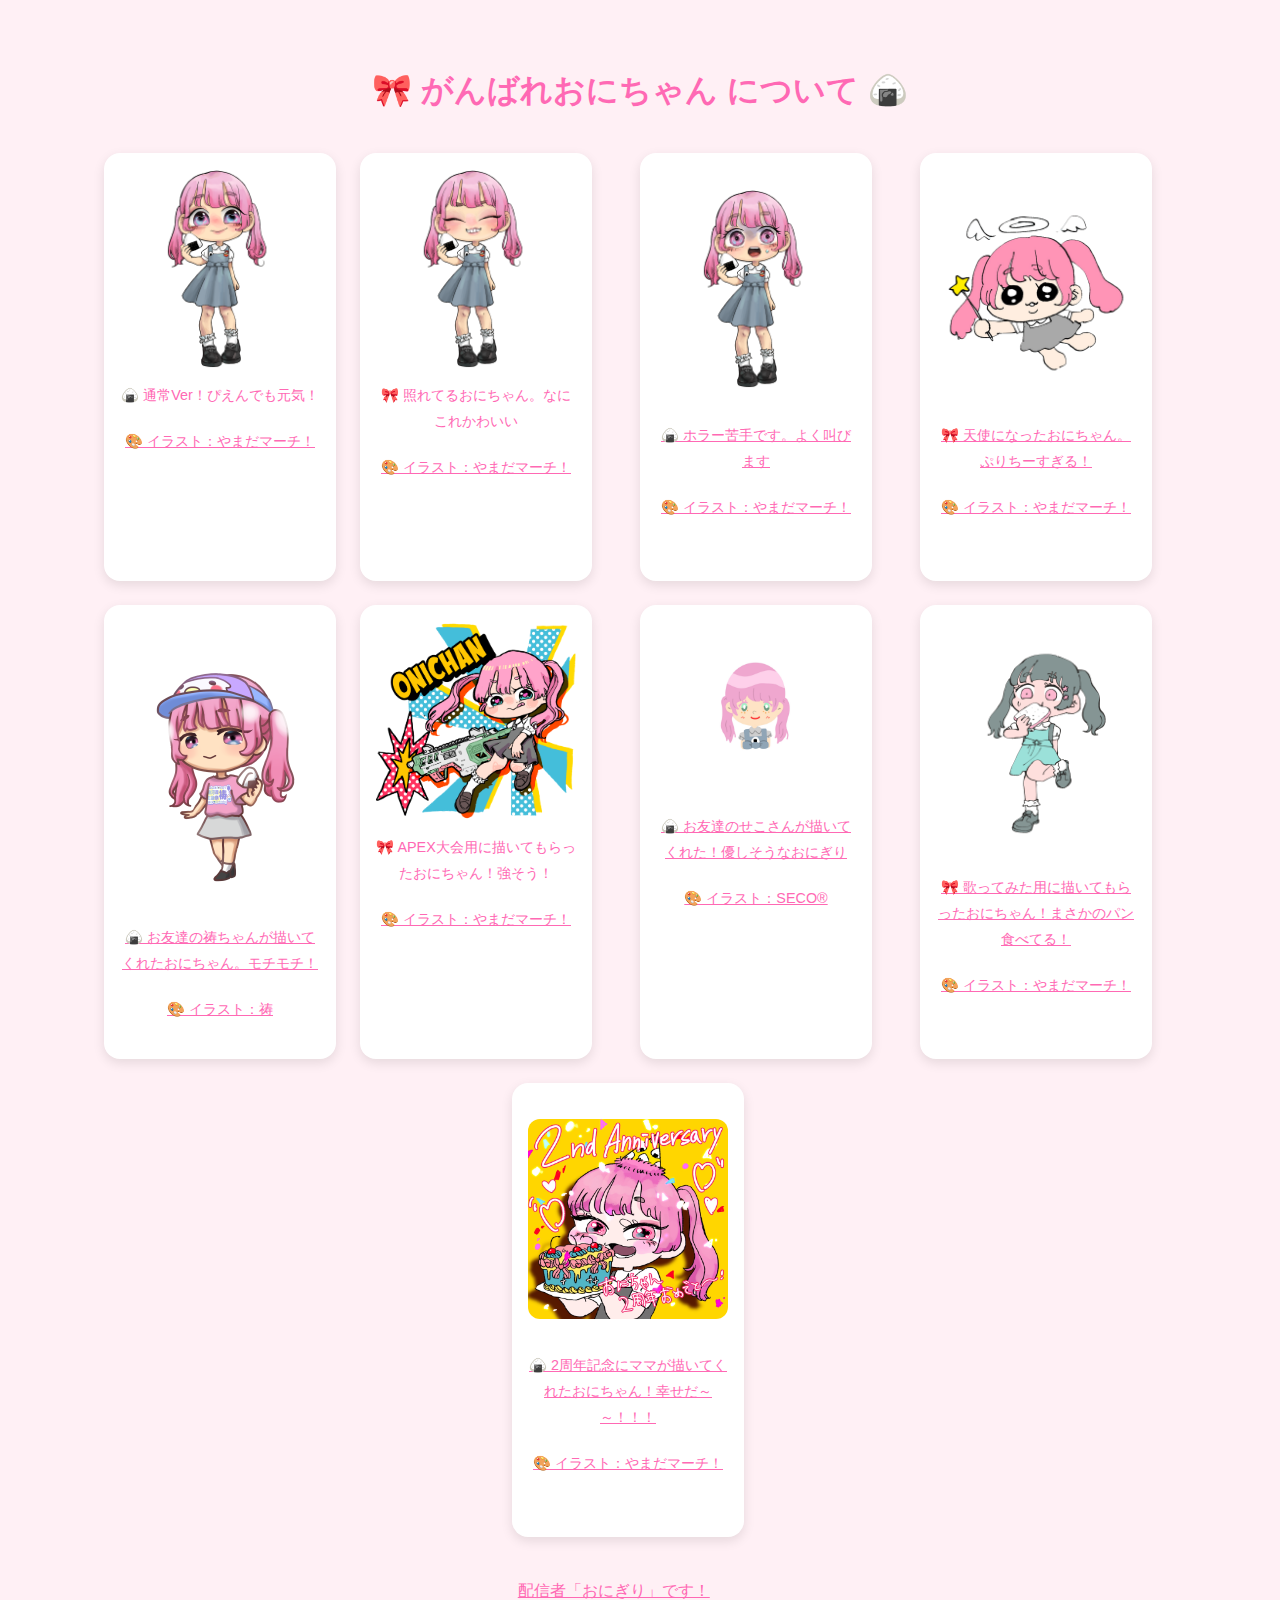
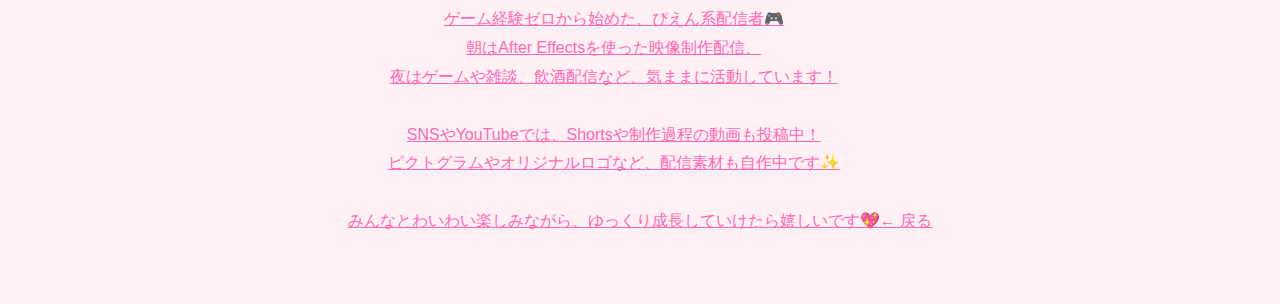
==== about.html @ 2795280d "Update about.html" ====
<!DOCTYPE html>
<html lang="ja">
<head>
  <meta charset="UTF-8">
  <title>がんばれおにちゃんの自己紹介</title>
  <style>
    body {
      background-color: #fff0f5;
      font-family: 'Helvetica Neue', sans-serif;
      text-align: center;
      padding: 40px;
    }
    h1 {
      font-size: 2rem;
      color: #ff69b4;
    }
    p {
      max-width: 600px;
      margin: 20px auto;
      line-height: 1.8;
    }
    a {
      display: inline-block;
      margin-top: 20px;
      color: #ff69b4;
      text-decoration: underline;
    }
    .gallery {
  display: flex;
  flex-wrap: wrap;
  justify-content: center;
  gap: 24px;
  margin-top: 40px;
}
.card {
  background: #fff;
  border-radius: 16px;
  box-shadow: 0 4px 12px rgba(0,0,0,0.1);
  padding: 16px;
  width: 200px;
}
.card img {
  width: 100%;
  border-radius: 12px;
}
.card p {
  margin-top: 10px;
  font-size: 0.9rem;
  color: #ff69b4;
}

  </style>
</head>
<body>
  <h1>🎀 がんばれおにちゃん について 🍙</h1>

  <div class="gallery">
    <div class="card">
      <img src="Oni01.png" alt="通常おにちゃん">
      <p>🍙 通常Ver！ぴえんでも元気！<br>
        <a href="https://x.com/ymd_merch" target="_blank">🎨 イラスト：やまだマーチ！</a></p>
    </div>
    <div class="card">
      <img src="Oni02.png" alt="おにちゃん照れ顔">
      <p>🎀 照れてるおにちゃん。なにこれかわいい<br>
        <a href="https://x.com/ymd_merch" target="_blank">🎨 イラスト：やまだマーチ！</p>
    </div>
    <div class="card">
      <img src="Oni03.png" alt="おにちゃん驚き顔">
      <p>🍙 ホラー苦手です。よく叫びます<br>
        <a href="https://x.com/ymd_merch" target="_blank">🎨 イラスト：やまだマーチ！</p>
    </div>
    <div class="card">
      <img src="Oni04.png" alt="天使おにちゃん">
      <p>🎀 天使になったおにちゃん。ぷりちーすぎる！<br>
        <a href="https://x.com/ymd_merch" target="_blank">🎨 イラスト：やまだマーチ！</p>
    </div>
    <div class="card">
      <img src="Oni05.png" alt="祷ちゃん作おにちゃん">
      <p>🍙 お友達の祷ちゃんが描いてくれたおにちゃん。モチモチ！<br>
        <a href="https://x.com/inori_amabie" target="_blank">🎨 イラスト：祷</a></p>
    </div>
    <div class="card">
      <img src="Oni06.png" alt="戦うおにちゃん">
      <p>🎀 APEX大会用に描いてもらったおにちゃん！強そう！<br>
        <a href="https://x.com/ymd_merch" target="_blank">🎨 イラスト：やまだマーチ！</p>
    </div>
    <div class="card">
      <img src="Oni07.png" alt="戦うおにちゃん">
      <p>🍙 お友達のせこさんが描いてくれた！優しそうなおにぎり<br>
        <a href="https://x.com/Seeec0y_04" target="_blank">🎨 イラスト：SECO®︎</p>
    </div>
    <div class="card">
      <img src="Oni08.png" alt="きゅうくらりんおにちゃん">
      <p>🎀 歌ってみた用に描いてもらったおにちゃん！まさかのパン食べてる！<br>
        <a href="https://x.com/ymd_merch" target="_blank">🎨 イラスト：やまだマーチ！</p>
    </div>
    <div class="card">
      <img src="Oni09.png" alt="戦うおにちゃん">
      <p>🍙 2周年記念にママが描いてくれたおにちゃん！幸せだ～～！！！<br>
        <a href="https://x.com/ymd_merch" target="_blank">🎨 イラスト：やまだマーチ！</p>
    </div>
    <!-- もっと追加してOK！ -->
  </div>
  

  <p>
    配信者「おにぎり」です！<br>
    ゲーム経験ゼロから始めた、ぴえん系配信者🎮<br>
    朝はAfter Effectsを使った映像制作配信、<br>
    夜はゲームや雑談、飲酒配信など、気ままに活動しています！<br><br>

    SNSやYouTubeでは、Shortsや制作過程の動画も投稿中！<br>
    ピクトグラムやオリジナルロゴなど、配信素材も自作中です✨<br><br>

    みんなとわいわい楽しみながら、ゆっくり成長していけたら嬉しいです💖
  </p>
  <a href="index.html">← 戻る</a>
</body>
</html>
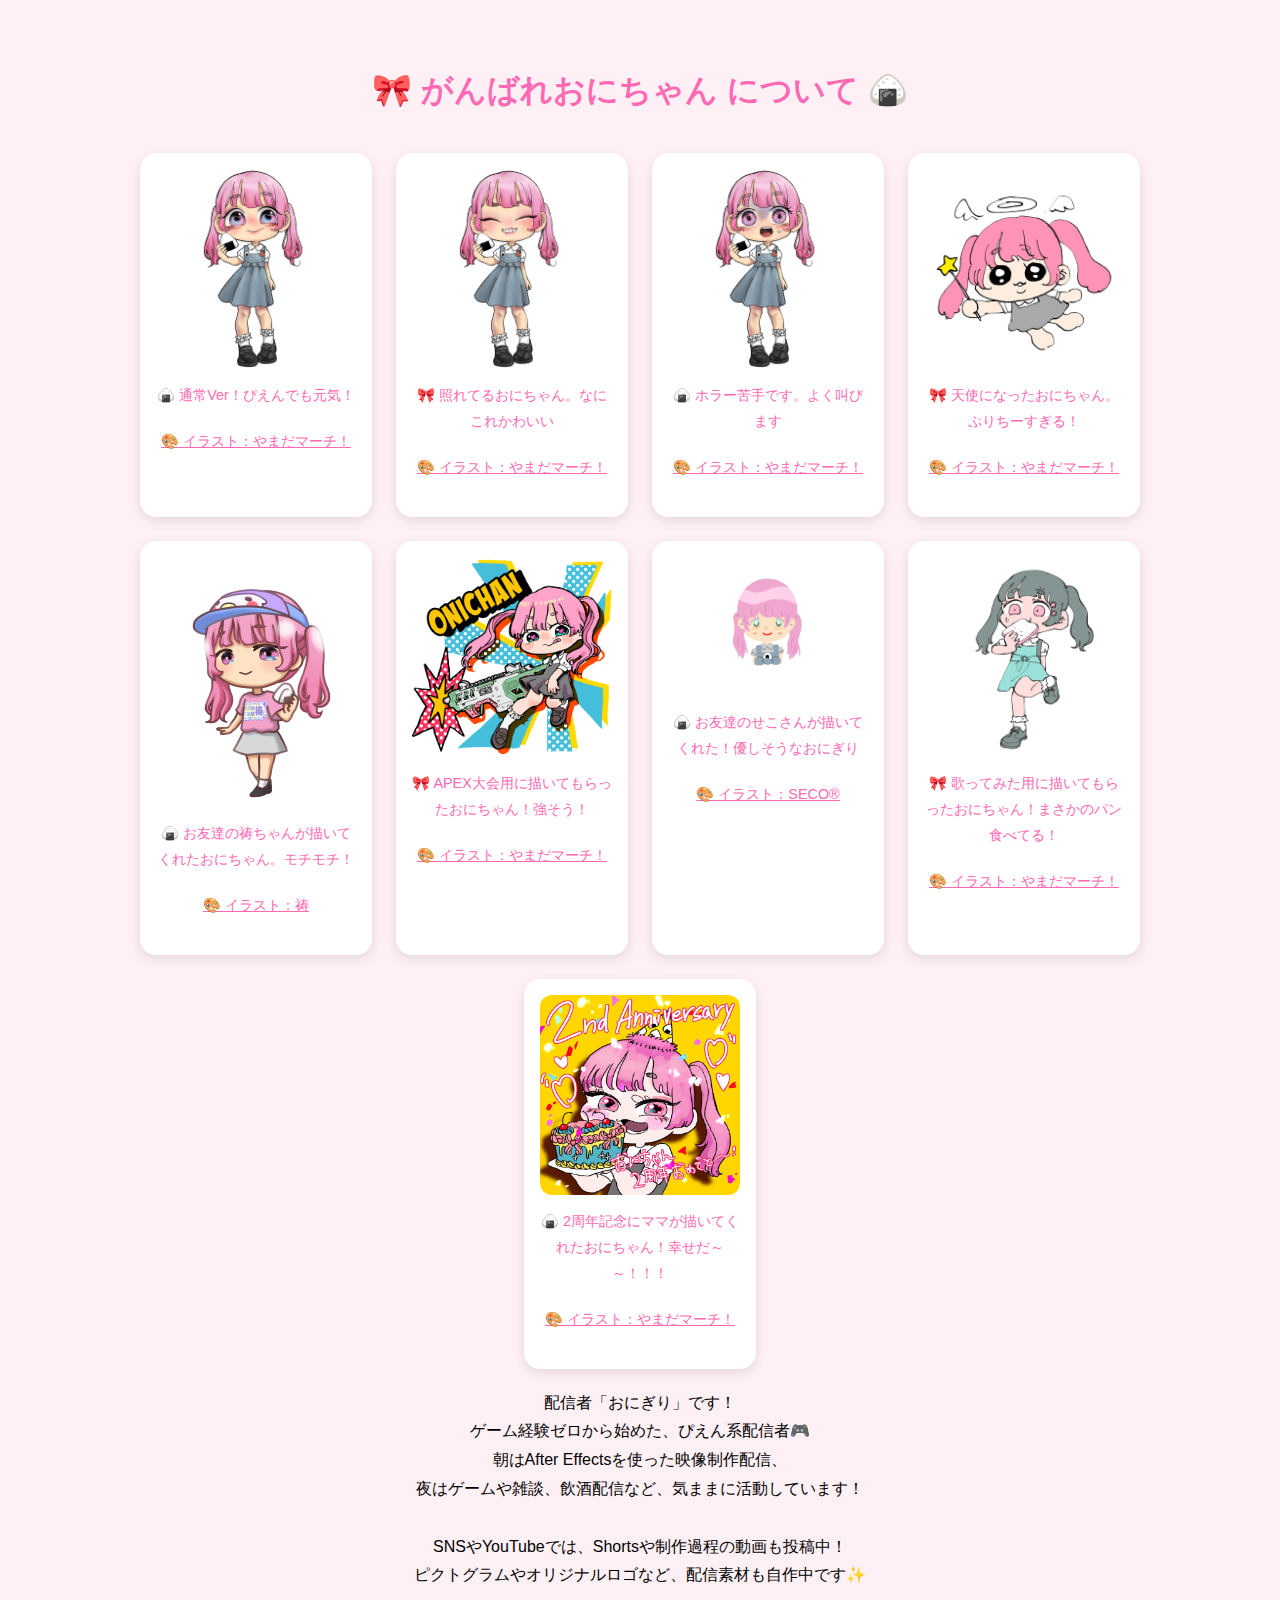
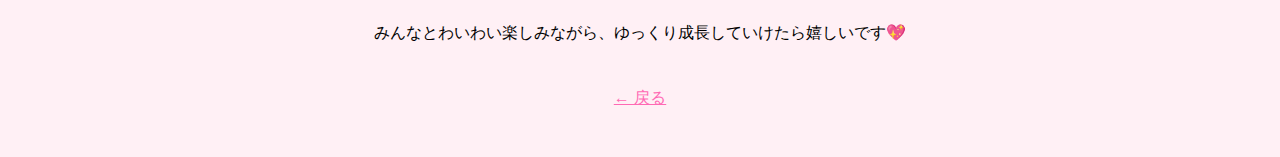
==== commit 2bfcfee7: "Update about.html" ====
--- a/about.html
+++ b/about.html
@@ -63,17 +63,17 @@
     <div class="card">
       <img src="Oni02.png" alt="おにちゃん照れ顔">
       <p>🎀 照れてるおにちゃん。なにこれかわいい<br>
-        <a href="https://x.com/ymd_merch" target="_blank">🎨 イラスト：やまだマーチ！</p>
+        <a href="https://x.com/ymd_merch" target="_blank">🎨 イラスト：やまだマーチ！</a></p>
     </div>
     <div class="card">
       <img src="Oni03.png" alt="おにちゃん驚き顔">
       <p>🍙 ホラー苦手です。よく叫びます<br>
-        <a href="https://x.com/ymd_merch" target="_blank">🎨 イラスト：やまだマーチ！</p>
+        <a href="https://x.com/ymd_merch" target="_blank">🎨 イラスト：やまだマーチ！</a></p>
     </div>
     <div class="card">
       <img src="Oni04.png" alt="天使おにちゃん">
       <p>🎀 天使になったおにちゃん。ぷりちーすぎる！<br>
-        <a href="https://x.com/ymd_merch" target="_blank">🎨 イラスト：やまだマーチ！</p>
+        <a href="https://x.com/ymd_merch" target="_blank">🎨 イラスト：やまだマーチ！</a></p>
     </div>
     <div class="card">
       <img src="Oni05.png" alt="祷ちゃん作おにちゃん">
@@ -83,22 +83,22 @@
     <div class="card">
       <img src="Oni06.png" alt="戦うおにちゃん">
       <p>🎀 APEX大会用に描いてもらったおにちゃん！強そう！<br>
-        <a href="https://x.com/ymd_merch" target="_blank">🎨 イラスト：やまだマーチ！</p>
+        <a href="https://x.com/ymd_merch" target="_blank">🎨 イラスト：やまだマーチ！</a></p>
     </div>
     <div class="card">
       <img src="Oni07.png" alt="戦うおにちゃん">
       <p>🍙 お友達のせこさんが描いてくれた！優しそうなおにぎり<br>
-        <a href="https://x.com/Seeec0y_04" target="_blank">🎨 イラスト：SECO®︎</p>
+        <a href="https://x.com/Seeec0y_04" target="_blank">🎨 イラスト：SECO®︎</a></p>
     </div>
     <div class="card">
       <img src="Oni08.png" alt="きゅうくらりんおにちゃん">
       <p>🎀 歌ってみた用に描いてもらったおにちゃん！まさかのパン食べてる！<br>
-        <a href="https://x.com/ymd_merch" target="_blank">🎨 イラスト：やまだマーチ！</p>
+        <a href="https://x.com/ymd_merch" target="_blank">🎨 イラスト：やまだマーチ！</a></p>
     </div>
     <div class="card">
       <img src="Oni09.png" alt="戦うおにちゃん">
       <p>🍙 2周年記念にママが描いてくれたおにちゃん！幸せだ～～！！！<br>
-        <a href="https://x.com/ymd_merch" target="_blank">🎨 イラスト：やまだマーチ！</p>
+        <a href="https://x.com/ymd_merch" target="_blank">🎨 イラスト：やまだマーチ！</a></p>
     </div>
     <!-- もっと追加してOK！ -->
   </div>
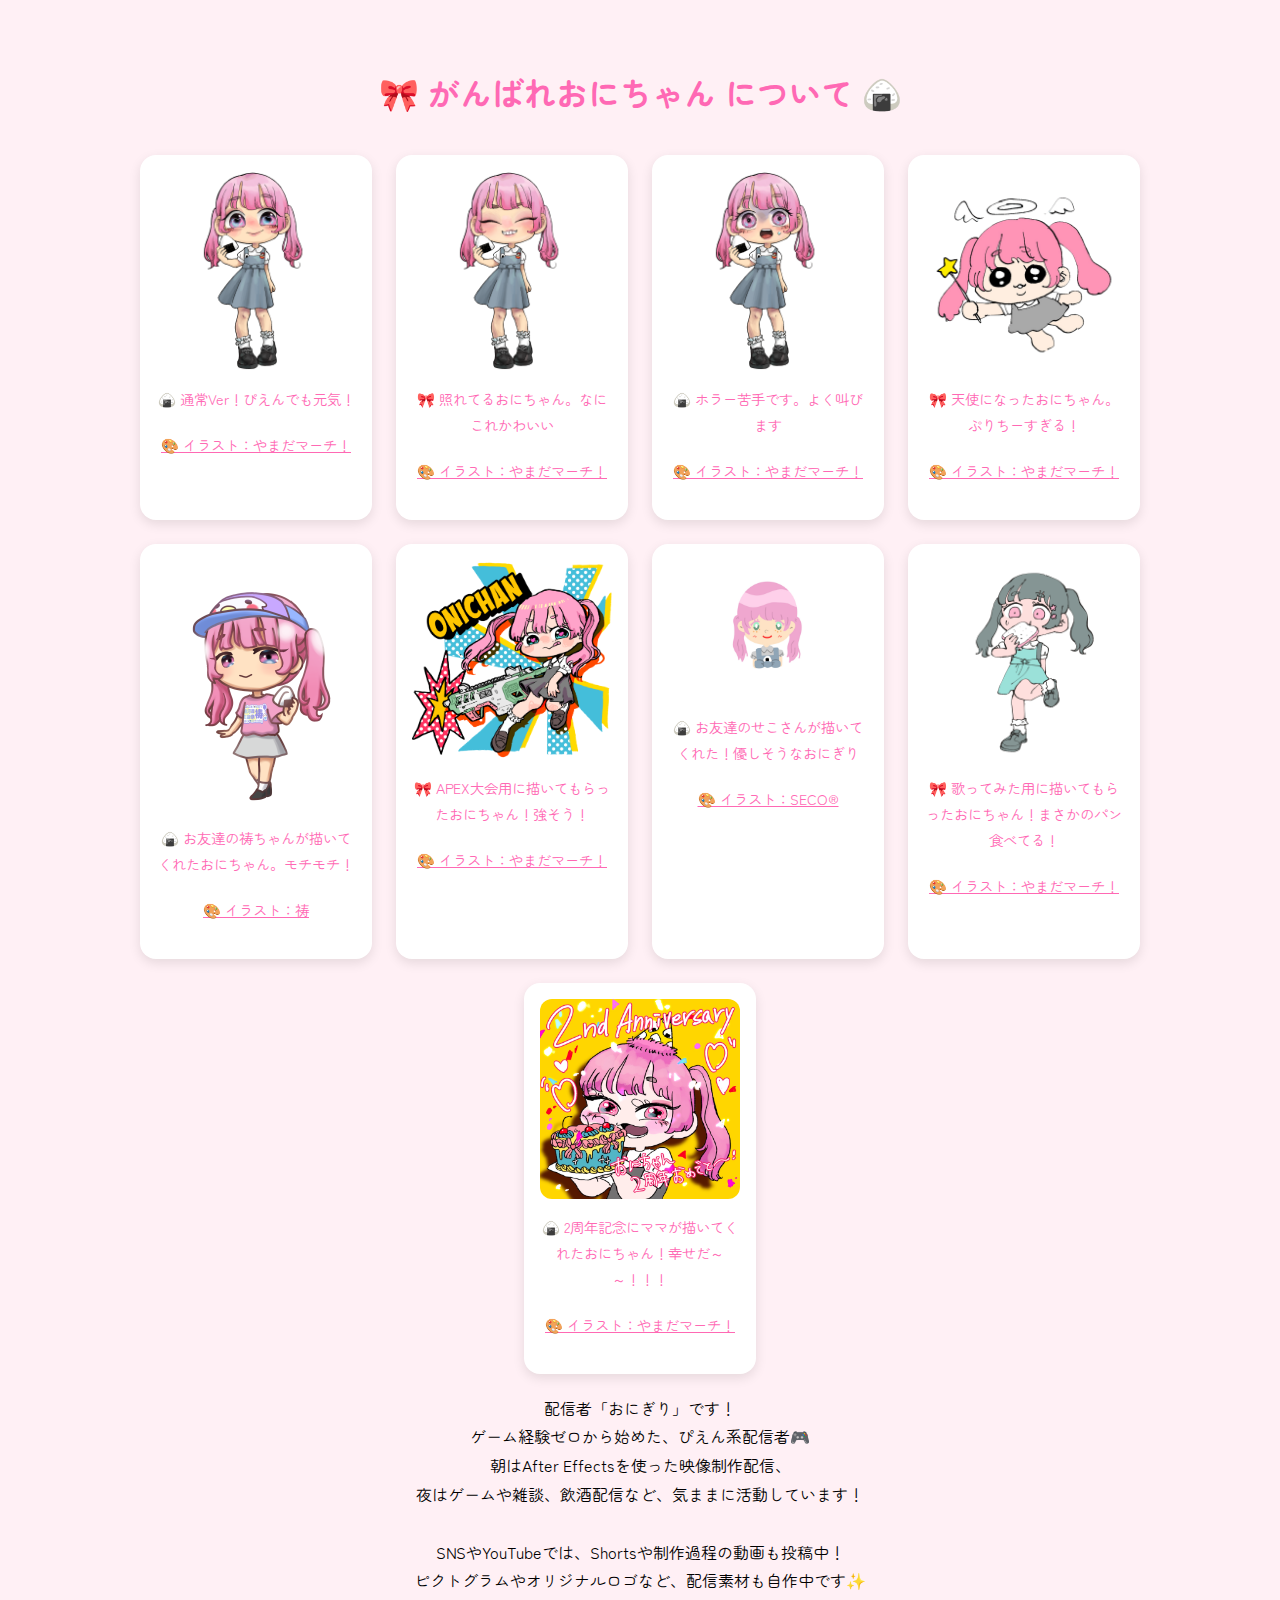
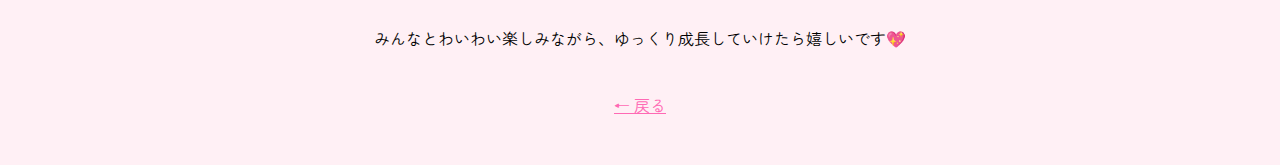
==== commit 63fd7aa8: "Update about.html" ====
--- a/about.html
+++ b/about.html
@@ -6,7 +6,7 @@
   <style>
     body {
       background-color: #fff0f5;
-      font-family: 'Helvetica Neue', sans-serif;
+      font-family: 'Zen Maru Gothic', sans-serif;
       text-align: center;
       padding: 40px;
     }
@@ -103,6 +103,7 @@
     <!-- もっと追加してOK！ -->
   </div>
   
+  <link href="https://fonts.googleapis.com/css2?family=Zen+Maru+Gothic&display=swap" rel="stylesheet">
 
   <p>
     配信者「おにぎり」です！<br>
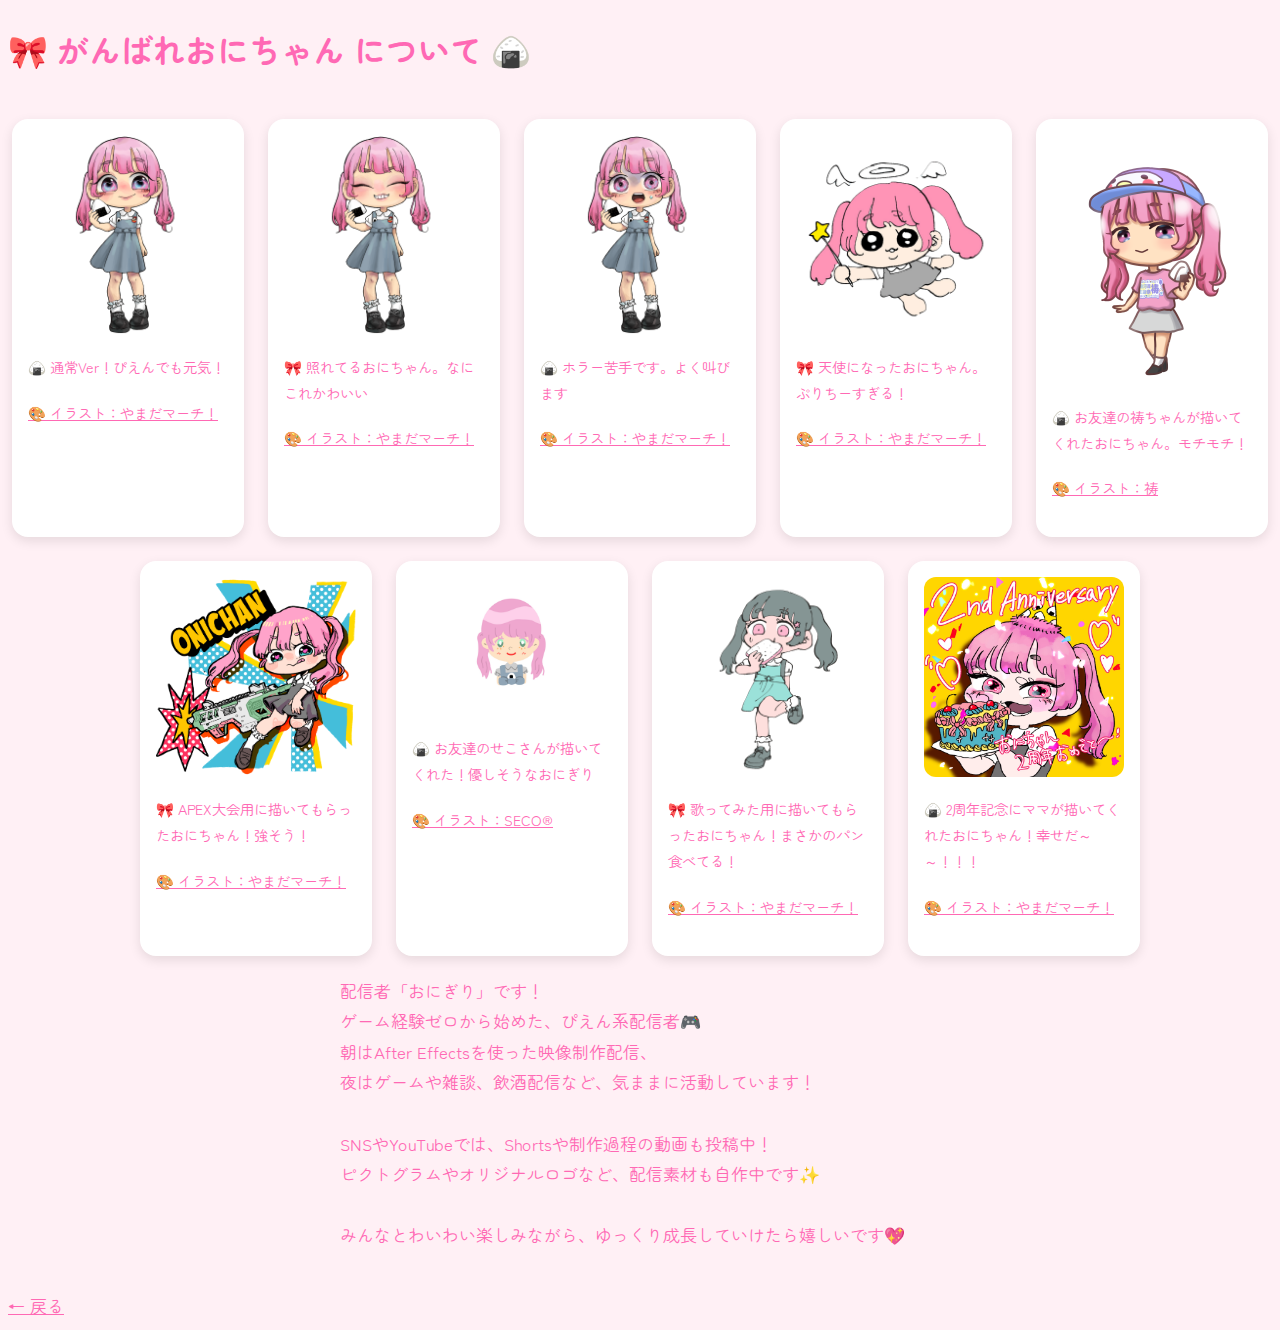
==== commit 8e37d540: "Update about.html" ====
--- a/about.html
+++ b/about.html
@@ -3,13 +3,16 @@
 <head>
   <meta charset="UTF-8">
   <title>がんばれおにちゃんの自己紹介</title>
+  <link href="https://fonts.googleapis.com/css2?family=Zen+Maru+Gothic&display=swap" rel="stylesheet">
   <style>
-    body {
-      background-color: #fff0f5;
-      font-family: 'Zen Maru Gothic', sans-serif;
-      text-align: center;
-      padding: 40px;
-    }
+body {
+  font-family: 'Zen Maru Gothic', sans-serif;
+  font-size: 17px;
+  line-height: 1.8;
+  color: #ff69b4;
+  background-color: #fff0f5;
+}
+
     h1 {
       font-size: 2rem;
       color: #ff69b4;
@@ -52,6 +55,9 @@
   </style>
 </head>
 <body>
+
+  
+
   <h1>🎀 がんばれおにちゃん について 🍙</h1>
 
   <div class="gallery">
@@ -103,8 +109,7 @@
     <!-- もっと追加してOK！ -->
   </div>
   
-  <link href="https://fonts.googleapis.com/css2?family=Zen+Maru+Gothic&display=swap" rel="stylesheet">
-
+  
   <p>
     配信者「おにぎり」です！<br>
     ゲーム経験ゼロから始めた、ぴえん系配信者🎮<br>
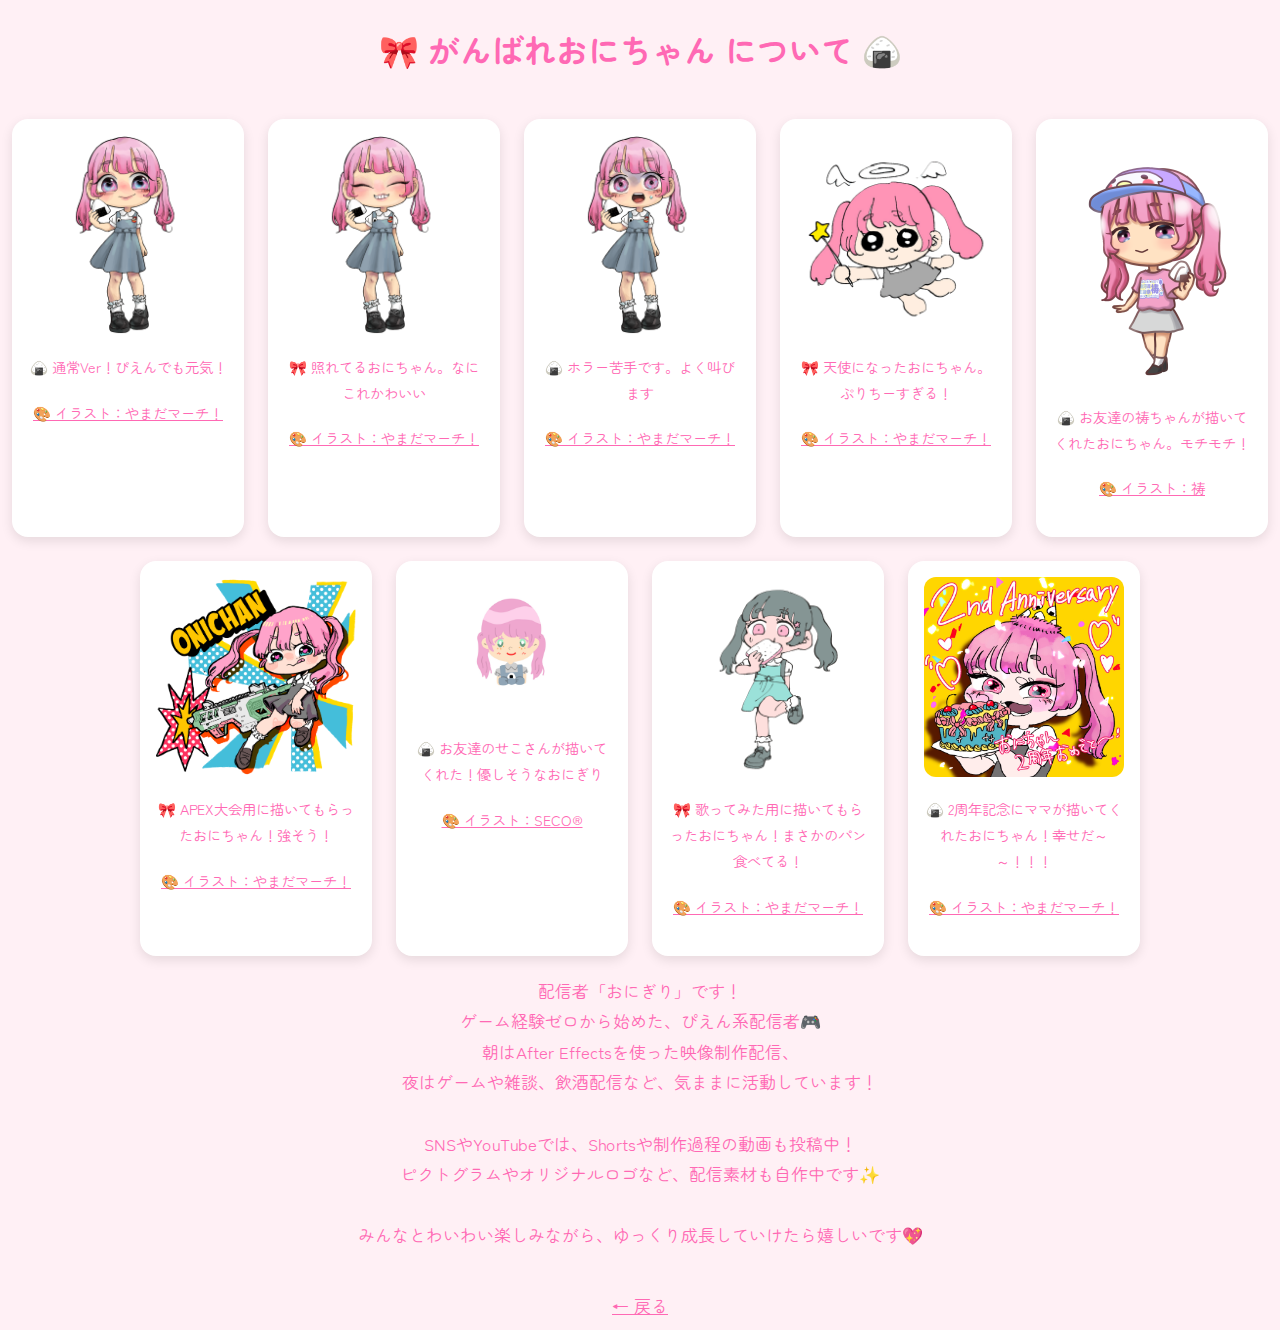
==== commit b83af1de: "Update about.html" ====
--- a/about.html
+++ b/about.html
@@ -11,6 +11,7 @@
   line-height: 1.8;
   color: #ff69b4;
   background-color: #fff0f5;
+  text-align: center;
 }
 
     h1 {
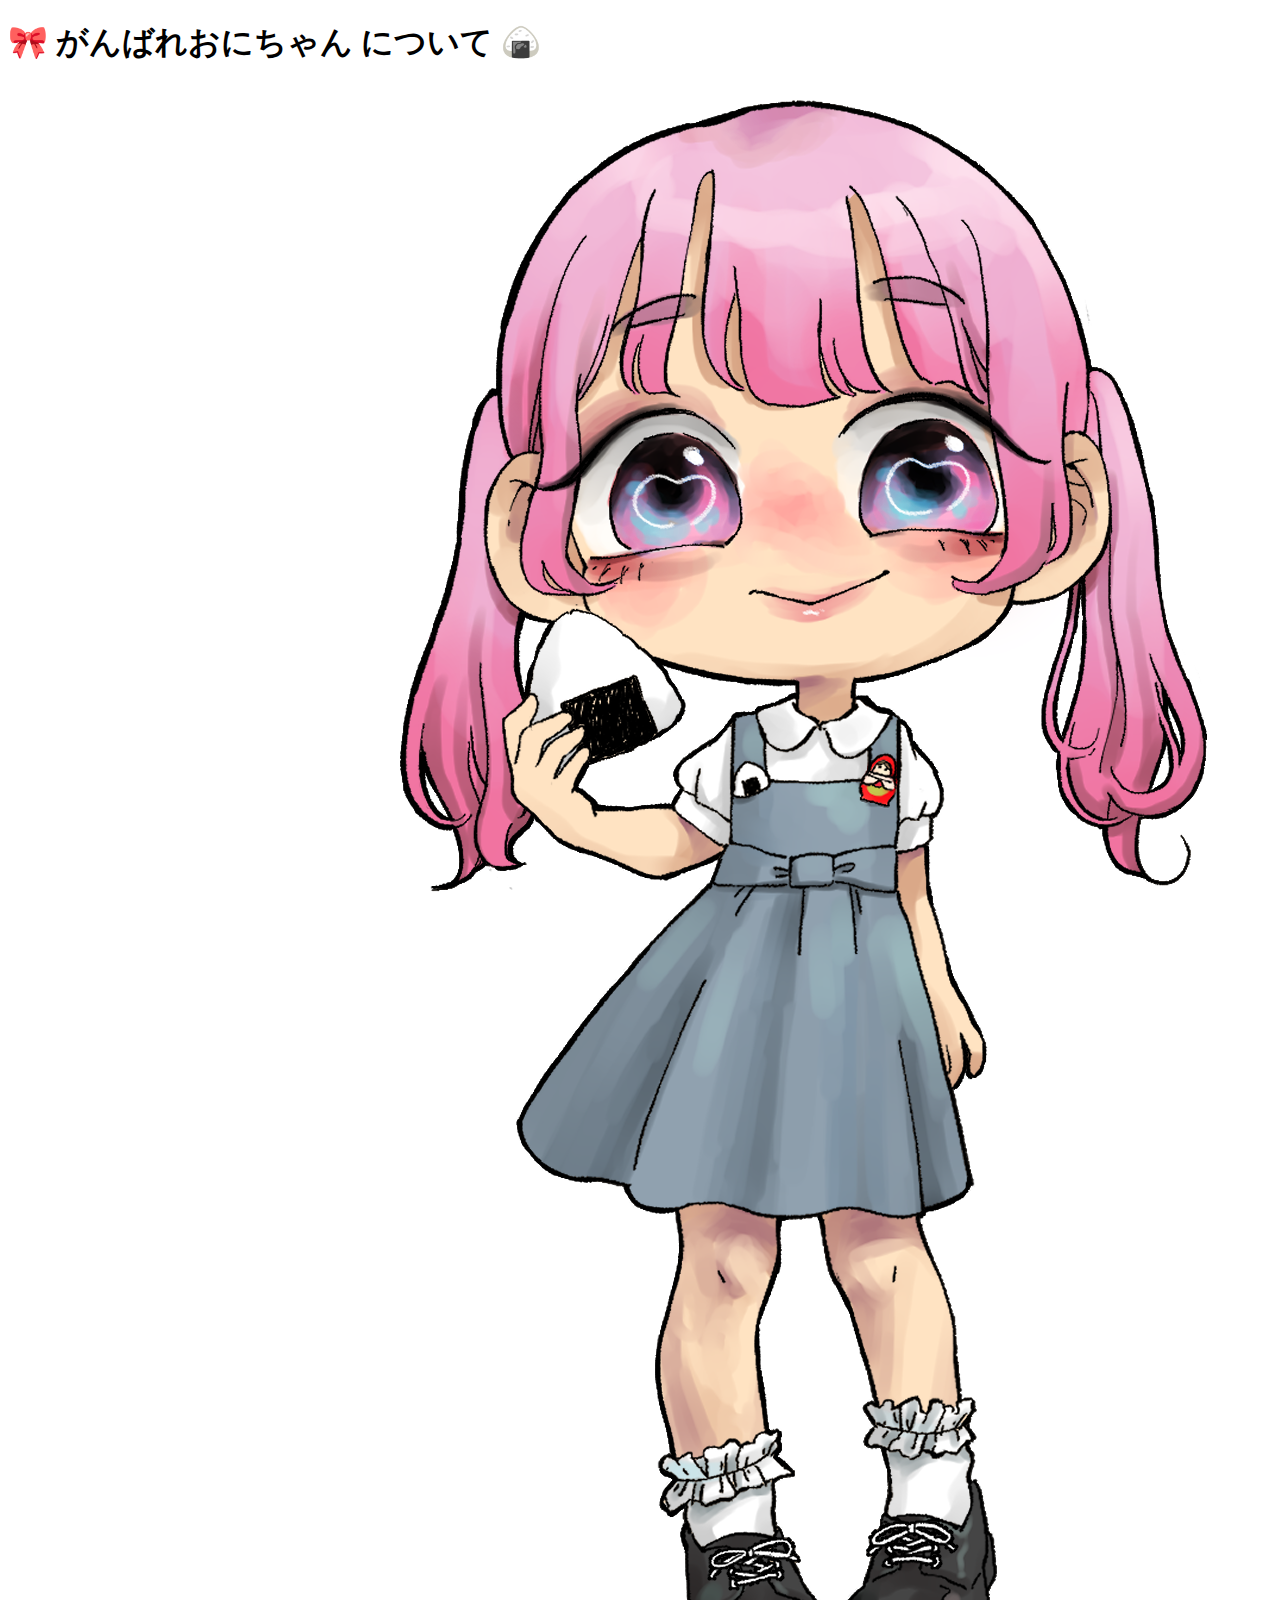
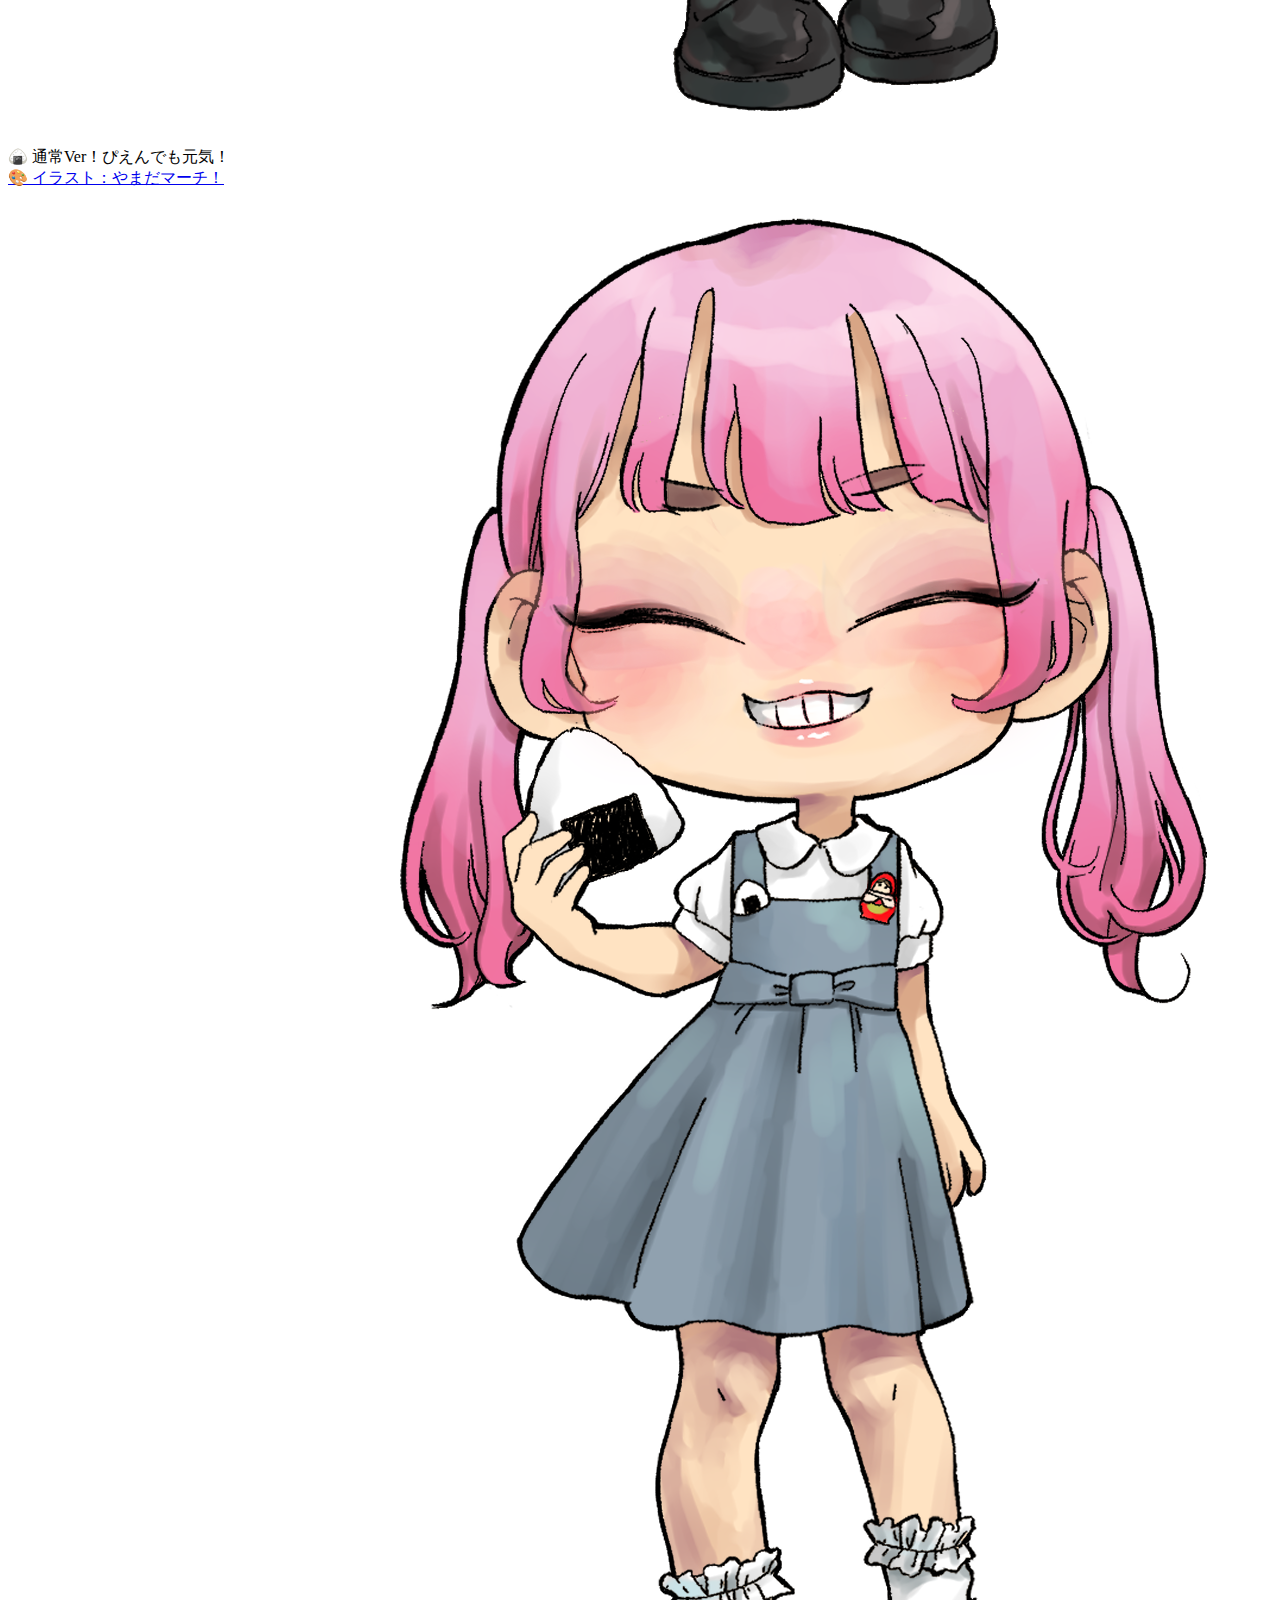
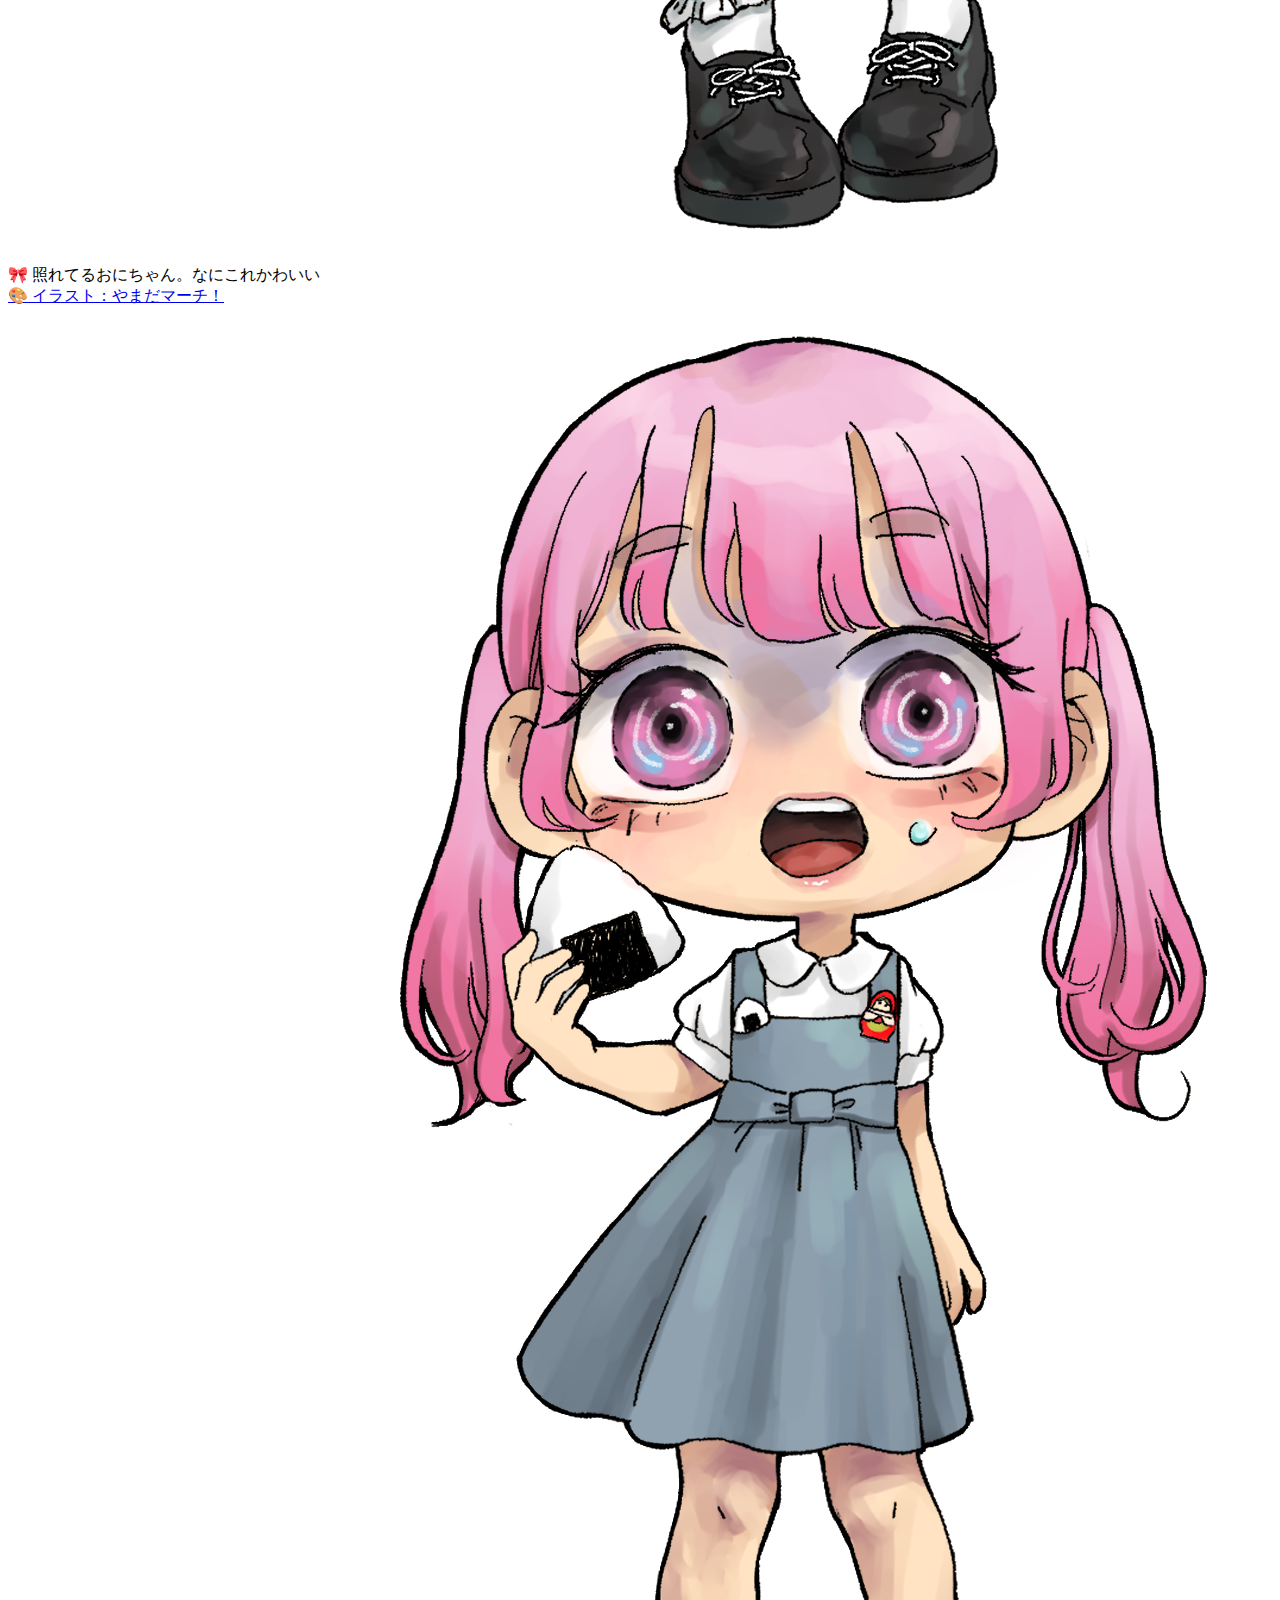
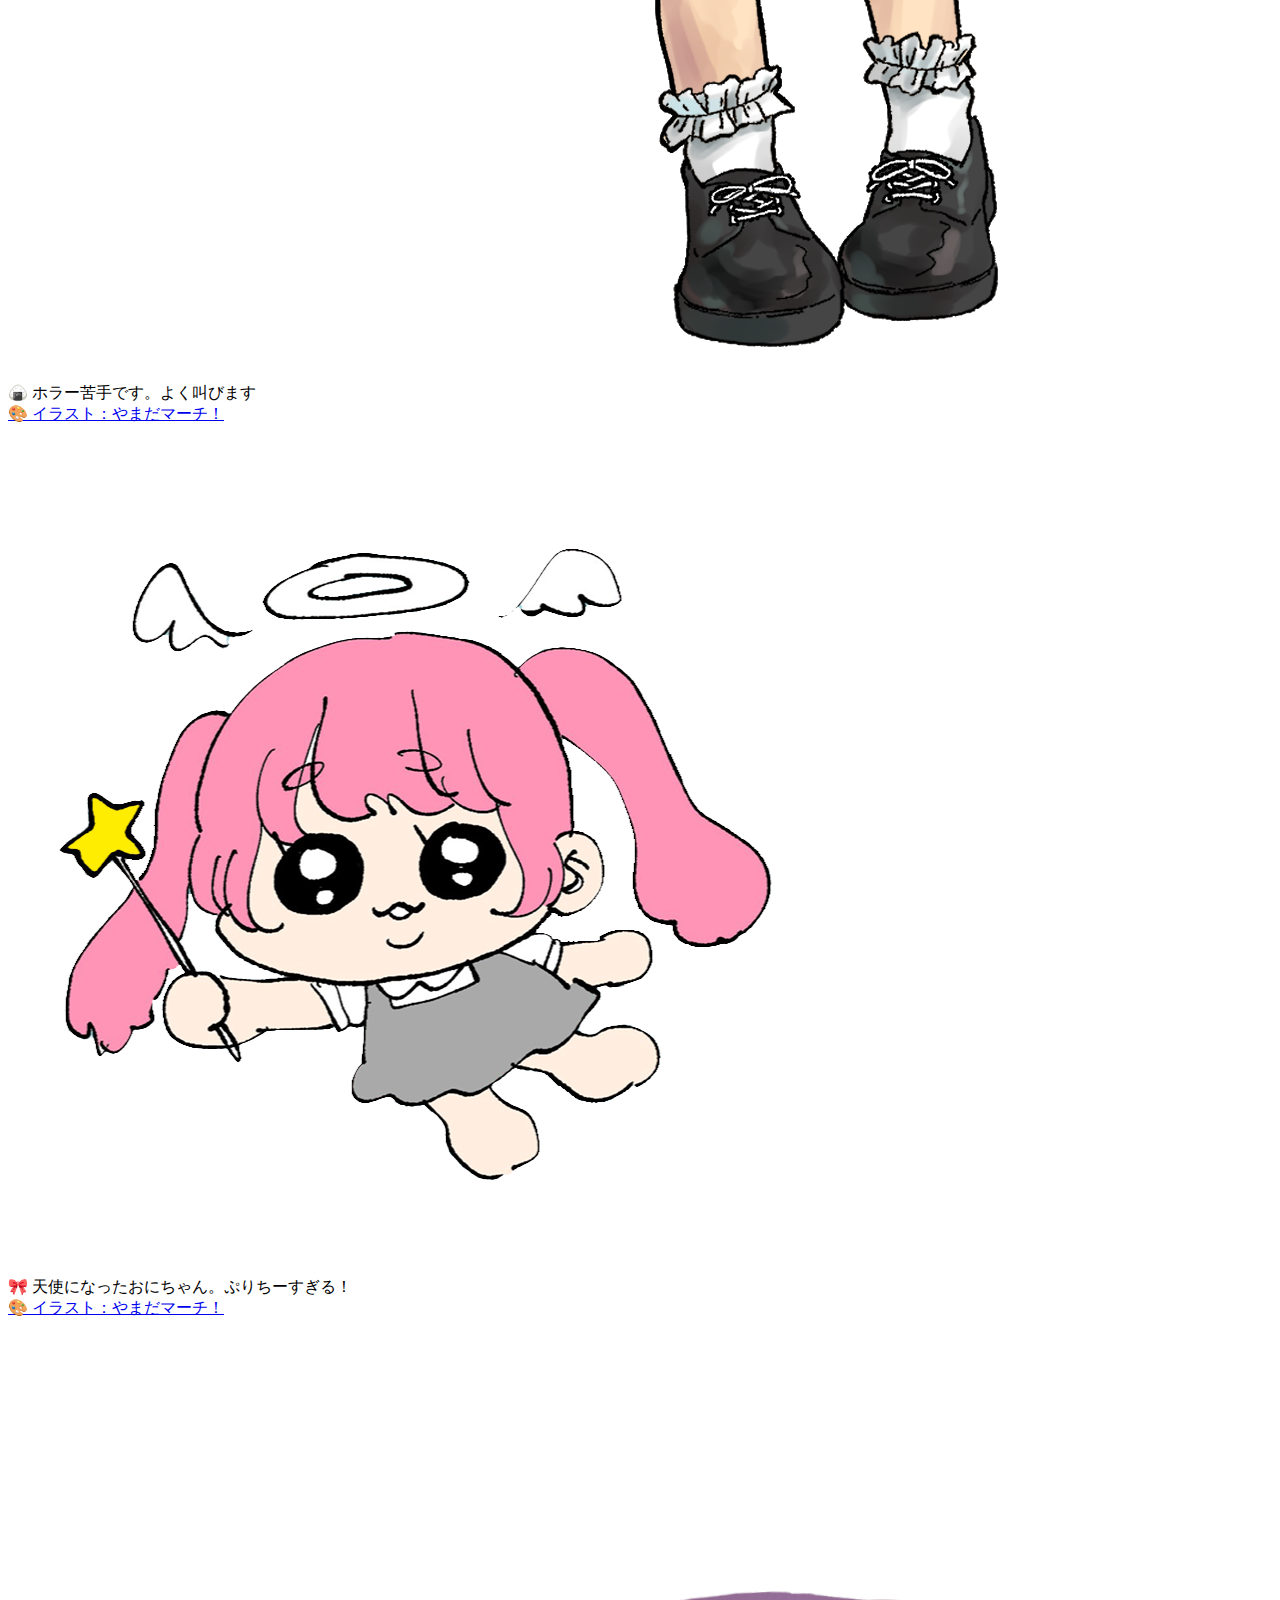
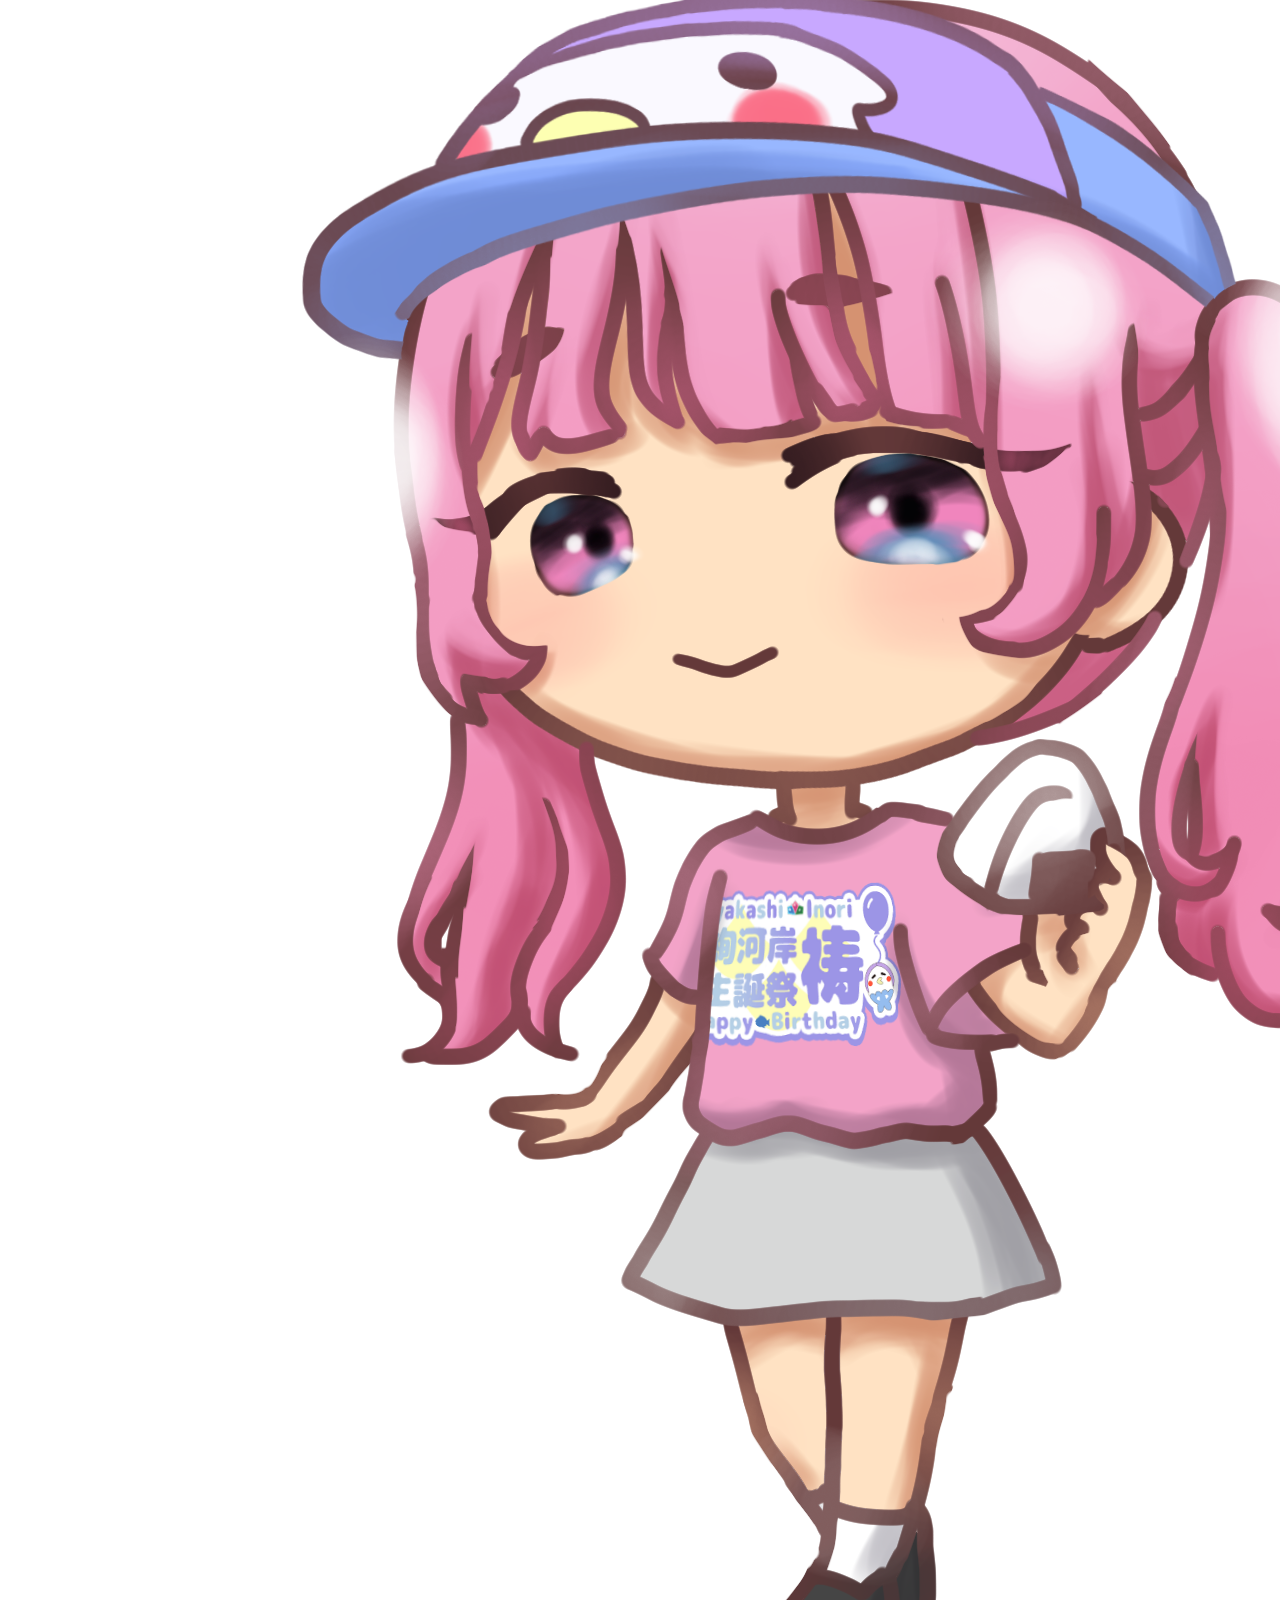
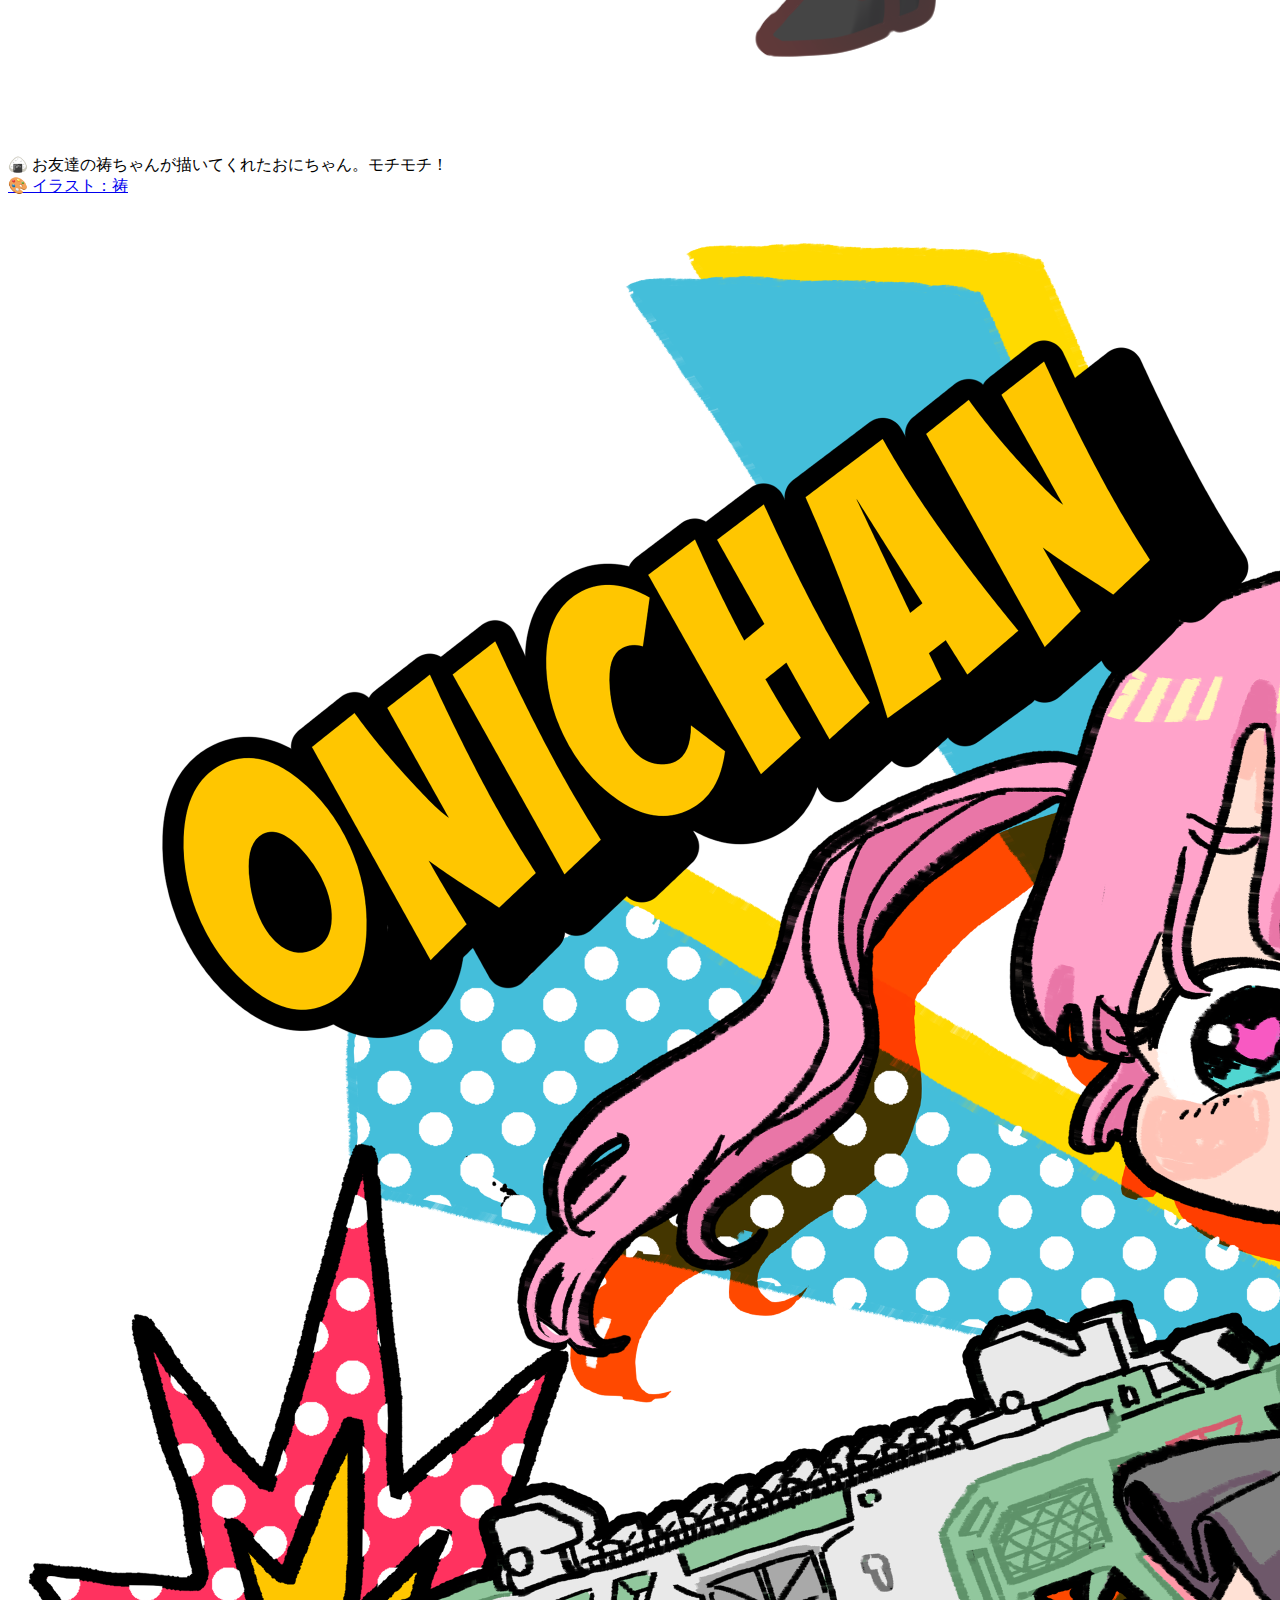
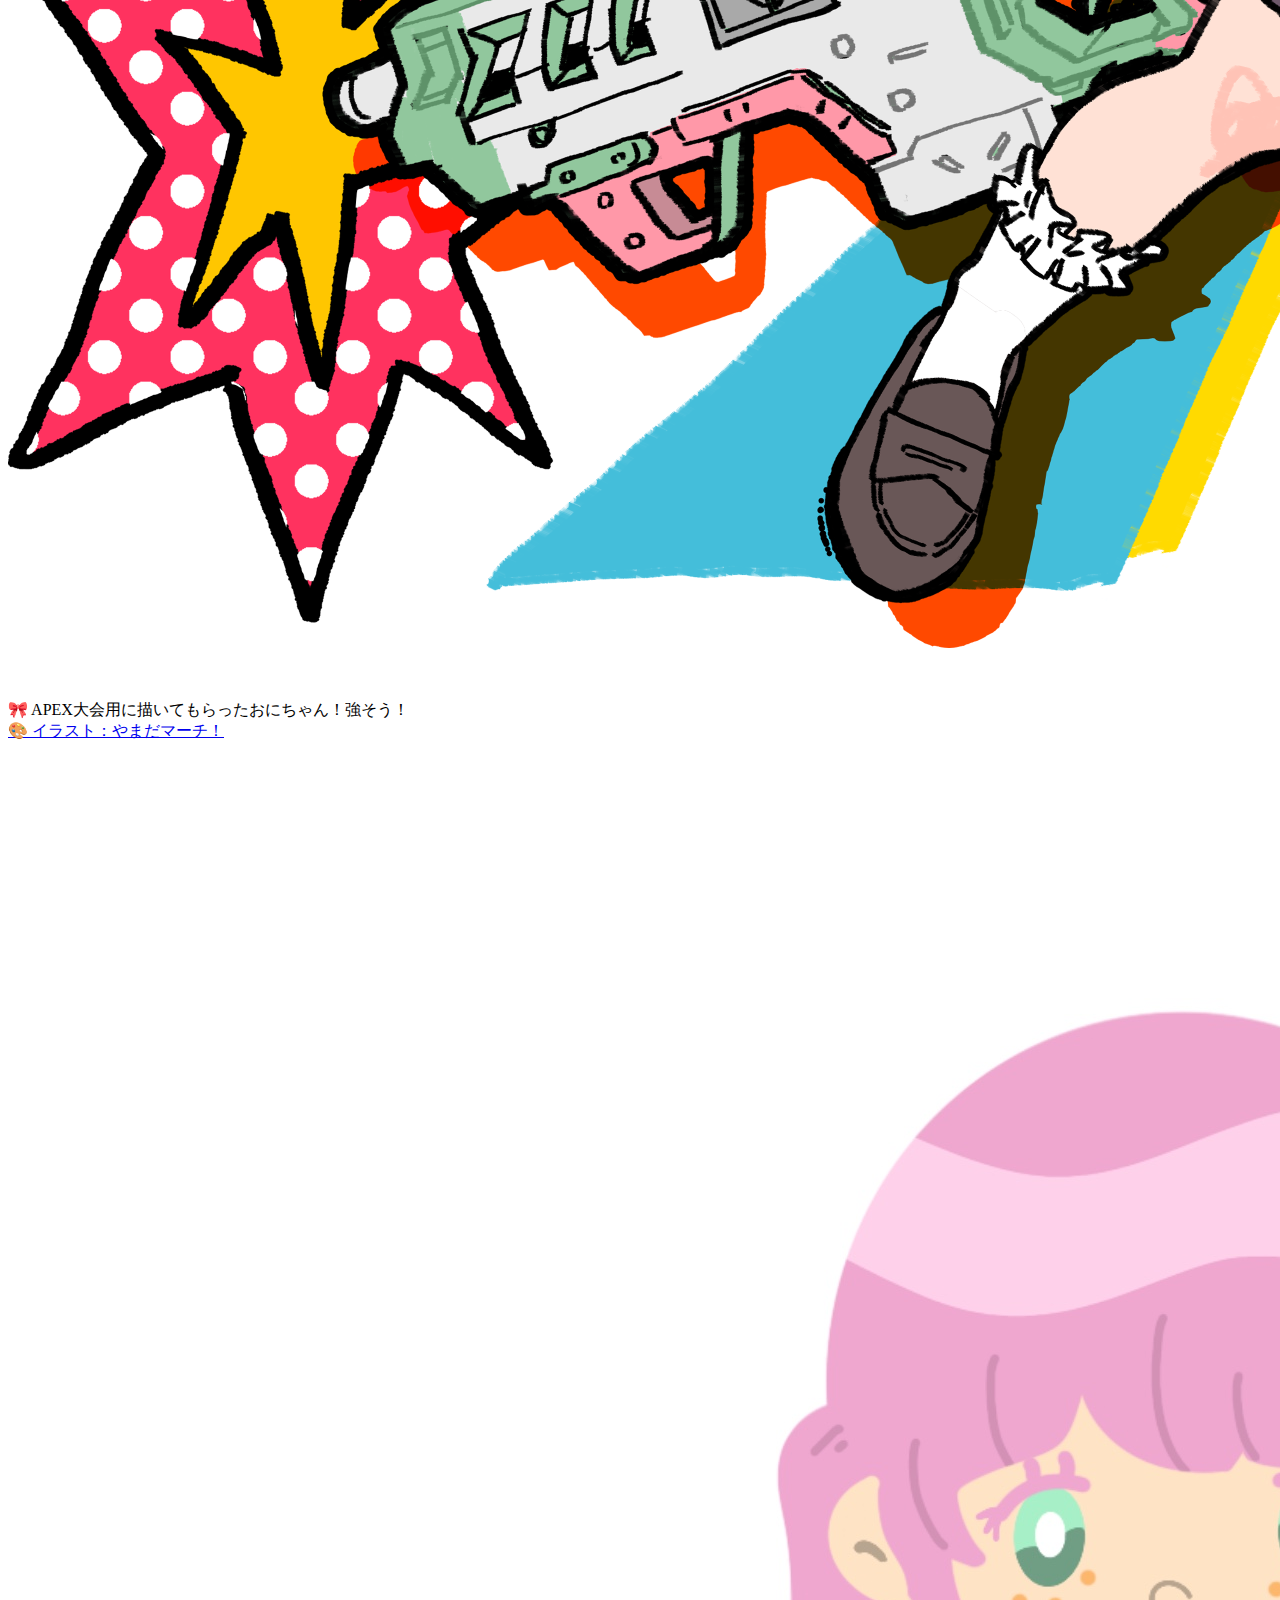
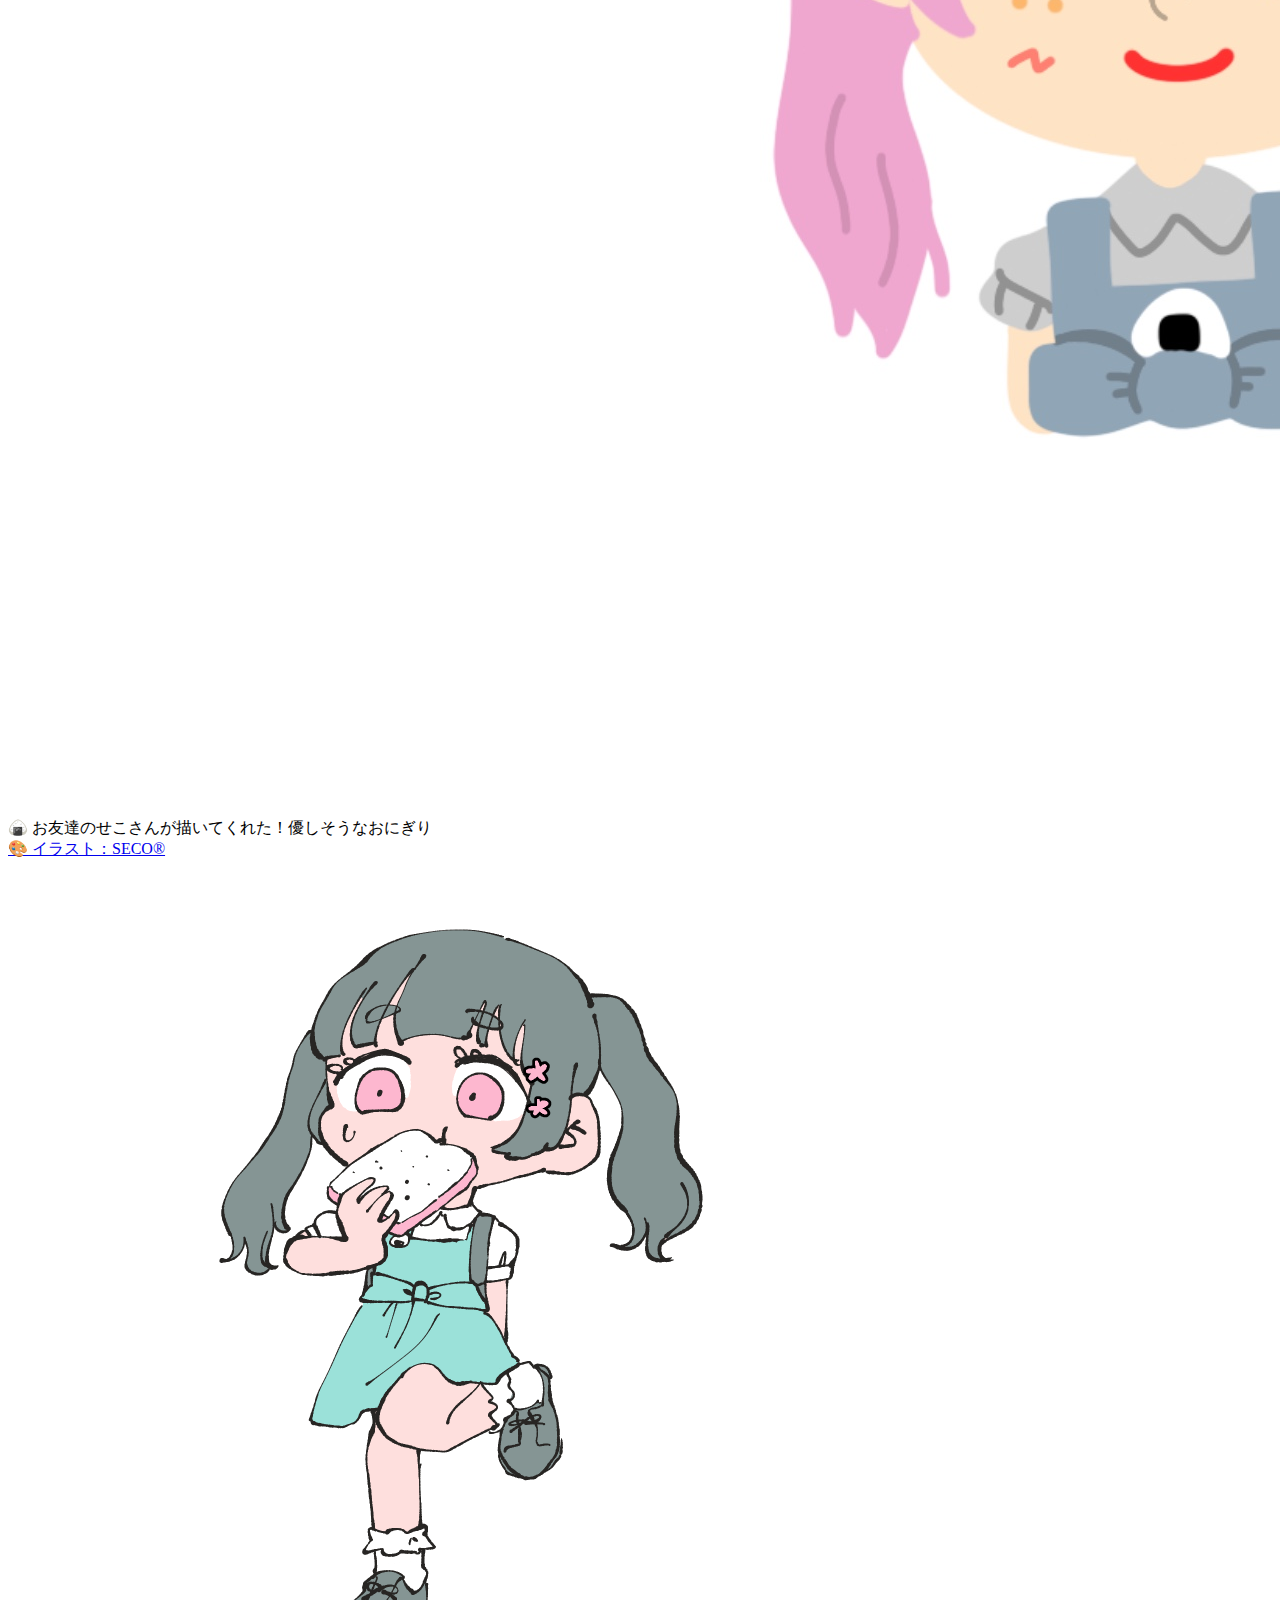
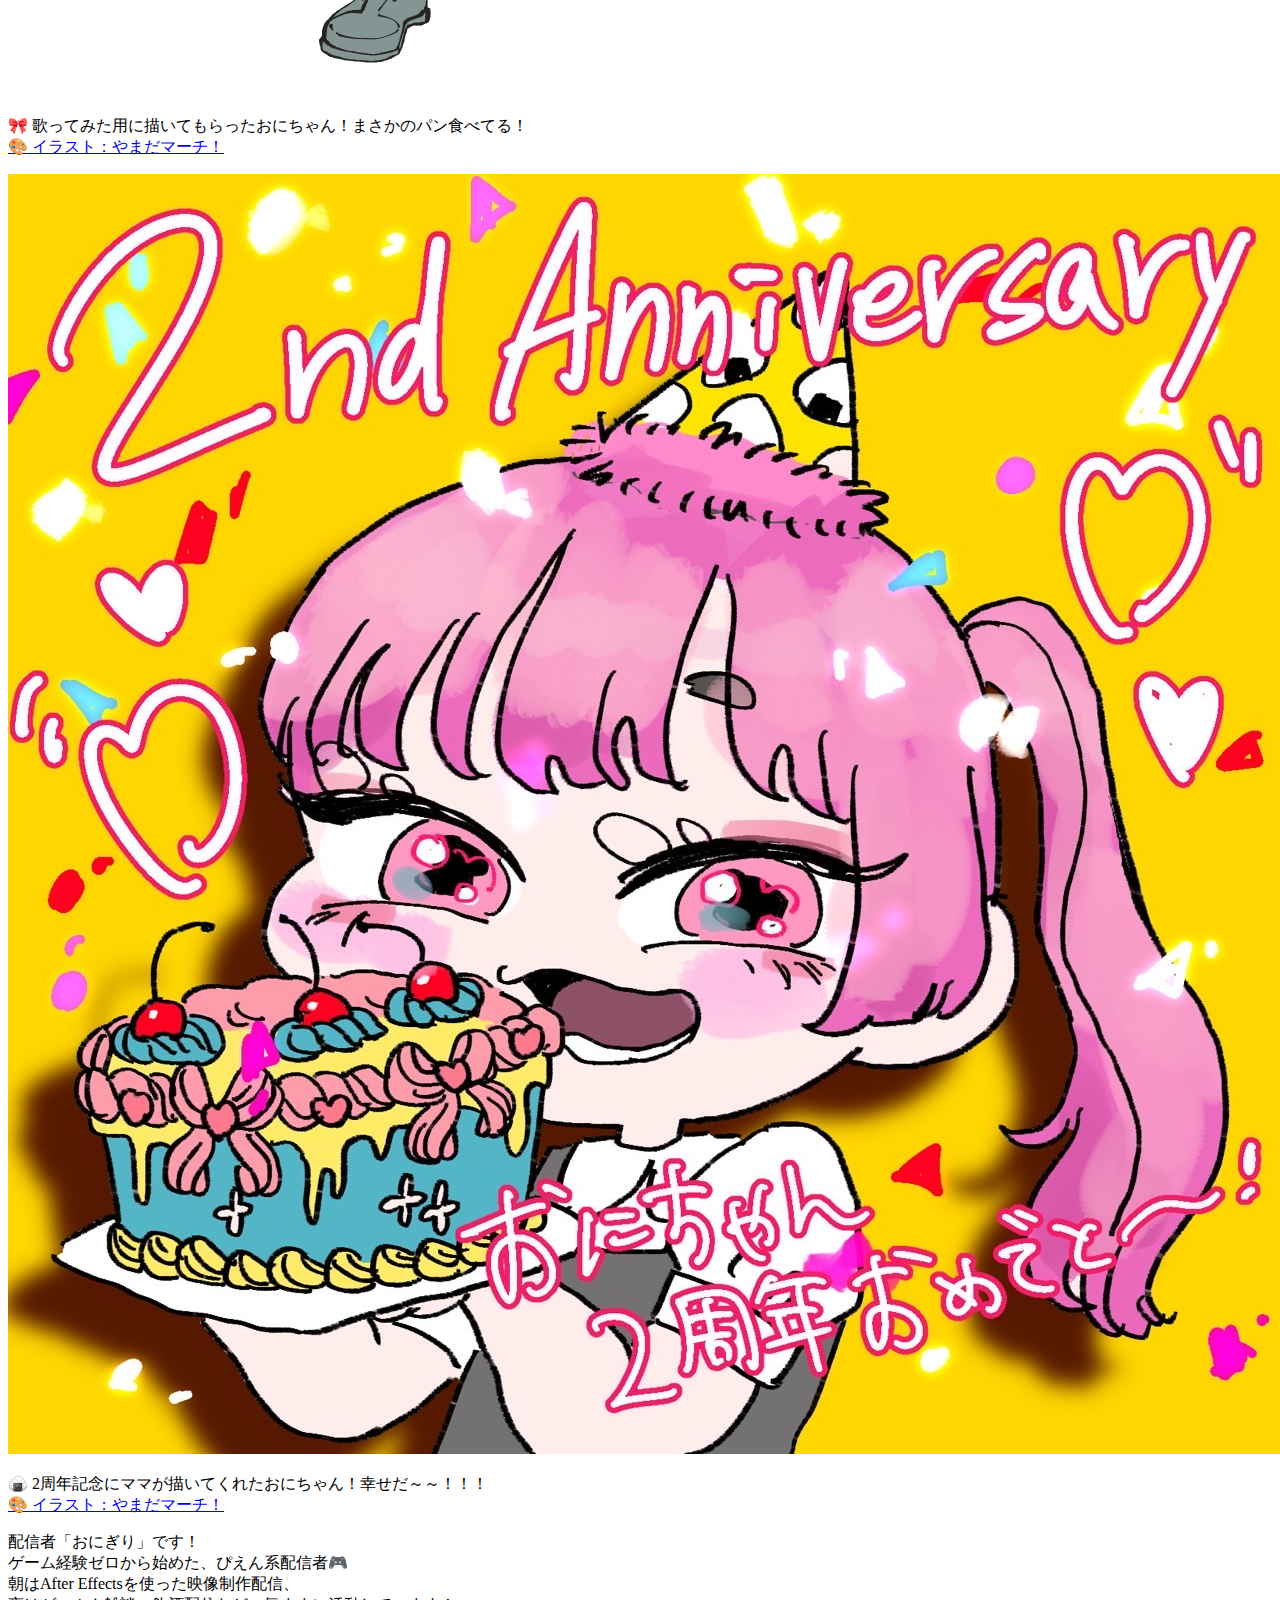
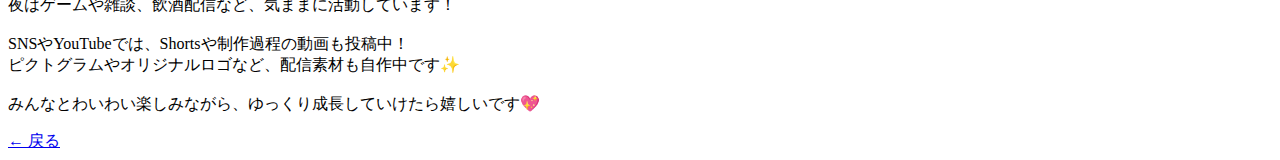
==== commit 7f938f5f: "CSS共通化：style.cssを適用" ====
--- a/about.html
+++ b/about.html
@@ -4,56 +4,7 @@
   <meta charset="UTF-8">
   <title>がんばれおにちゃんの自己紹介</title>
   <link href="https://fonts.googleapis.com/css2?family=Zen+Maru+Gothic&display=swap" rel="stylesheet">
-  <style>
-body {
-  font-family: 'Zen Maru Gothic', sans-serif;
-  font-size: 17px;
-  line-height: 1.8;
-  color: #ff69b4;
-  background-color: #fff0f5;
-  text-align: center;
-}
-
-    h1 {
-      font-size: 2rem;
-      color: #ff69b4;
-    }
-    p {
-      max-width: 600px;
-      margin: 20px auto;
-      line-height: 1.8;
-    }
-    a {
-      display: inline-block;
-      margin-top: 20px;
-      color: #ff69b4;
-      text-decoration: underline;
-    }
-    .gallery {
-  display: flex;
-  flex-wrap: wrap;
-  justify-content: center;
-  gap: 24px;
-  margin-top: 40px;
-}
-.card {
-  background: #fff;
-  border-radius: 16px;
-  box-shadow: 0 4px 12px rgba(0,0,0,0.1);
-  padding: 16px;
-  width: 200px;
-}
-.card img {
-  width: 100%;
-  border-radius: 12px;
-}
-.card p {
-  margin-top: 10px;
-  font-size: 0.9rem;
-  color: #ff69b4;
-}
-
-  </style>
+  <link rel="stylesheet" href="style.css">
 </head>
 <body>
 
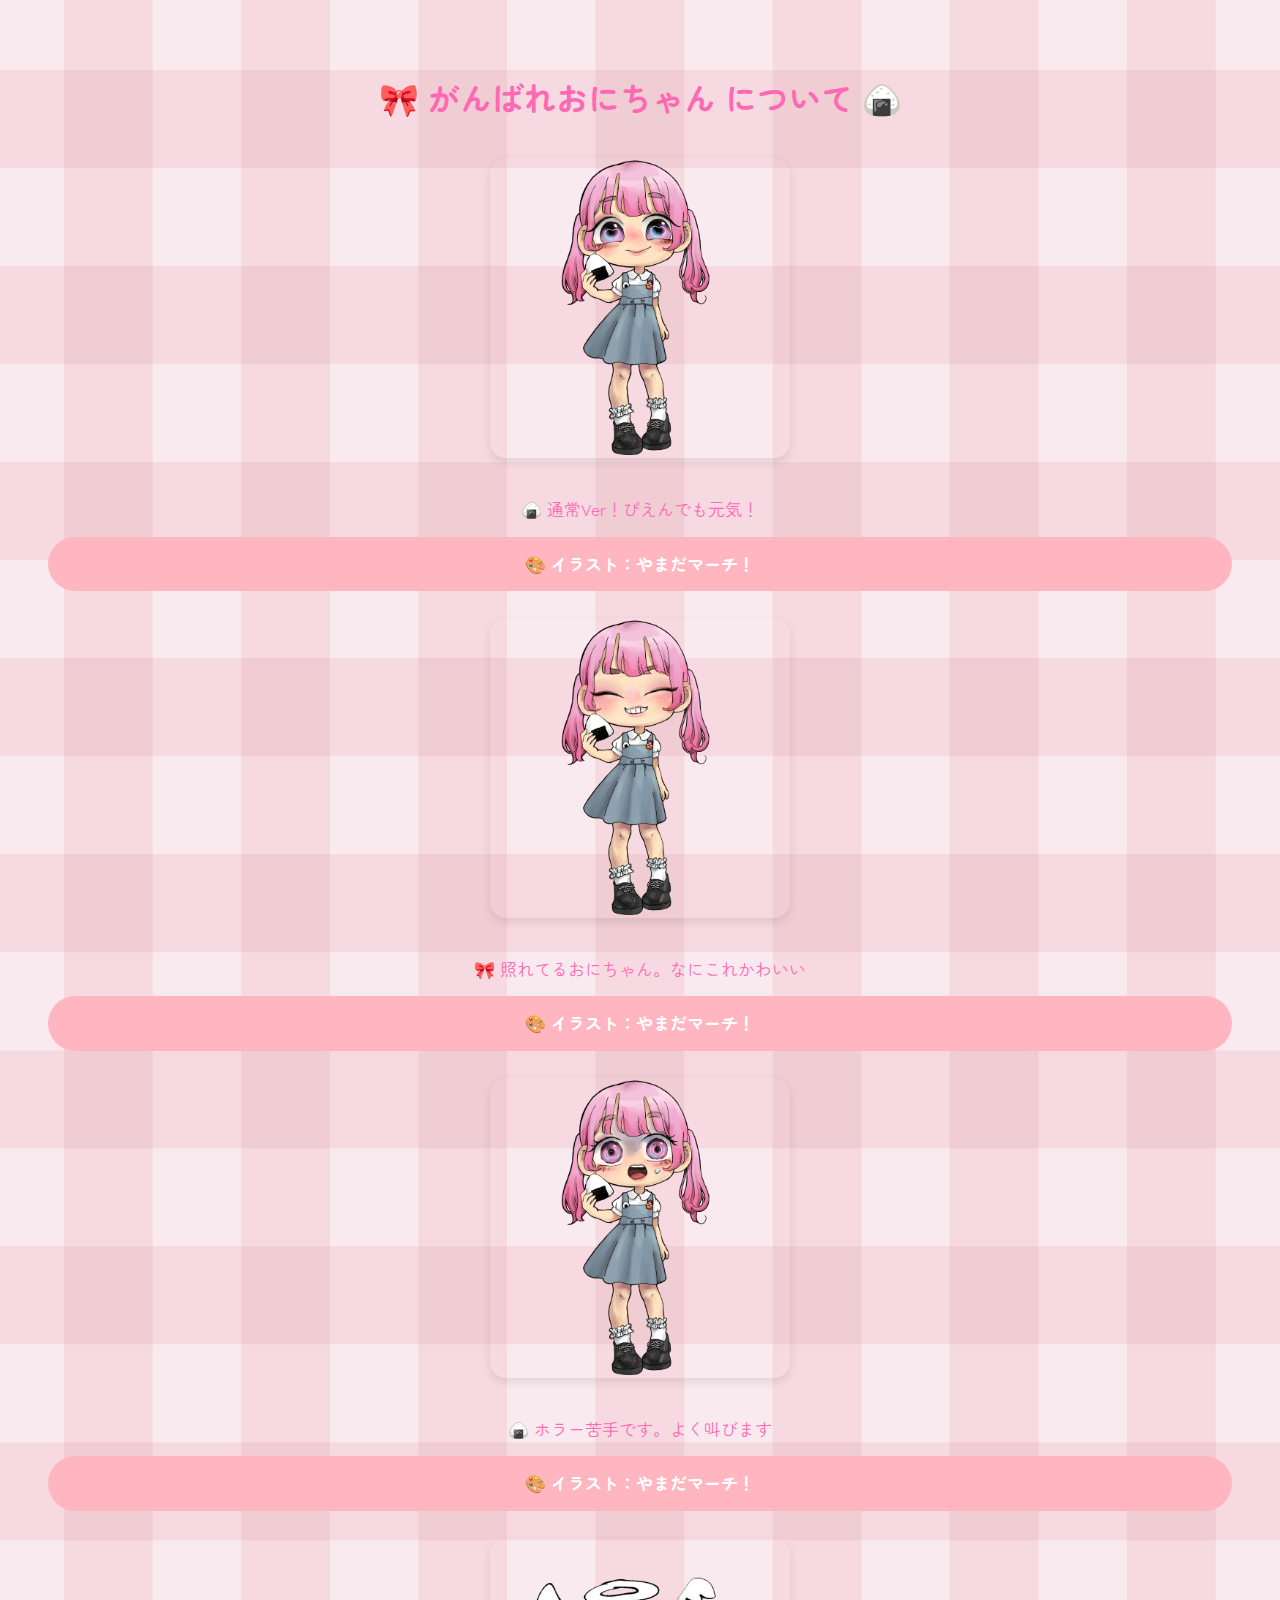
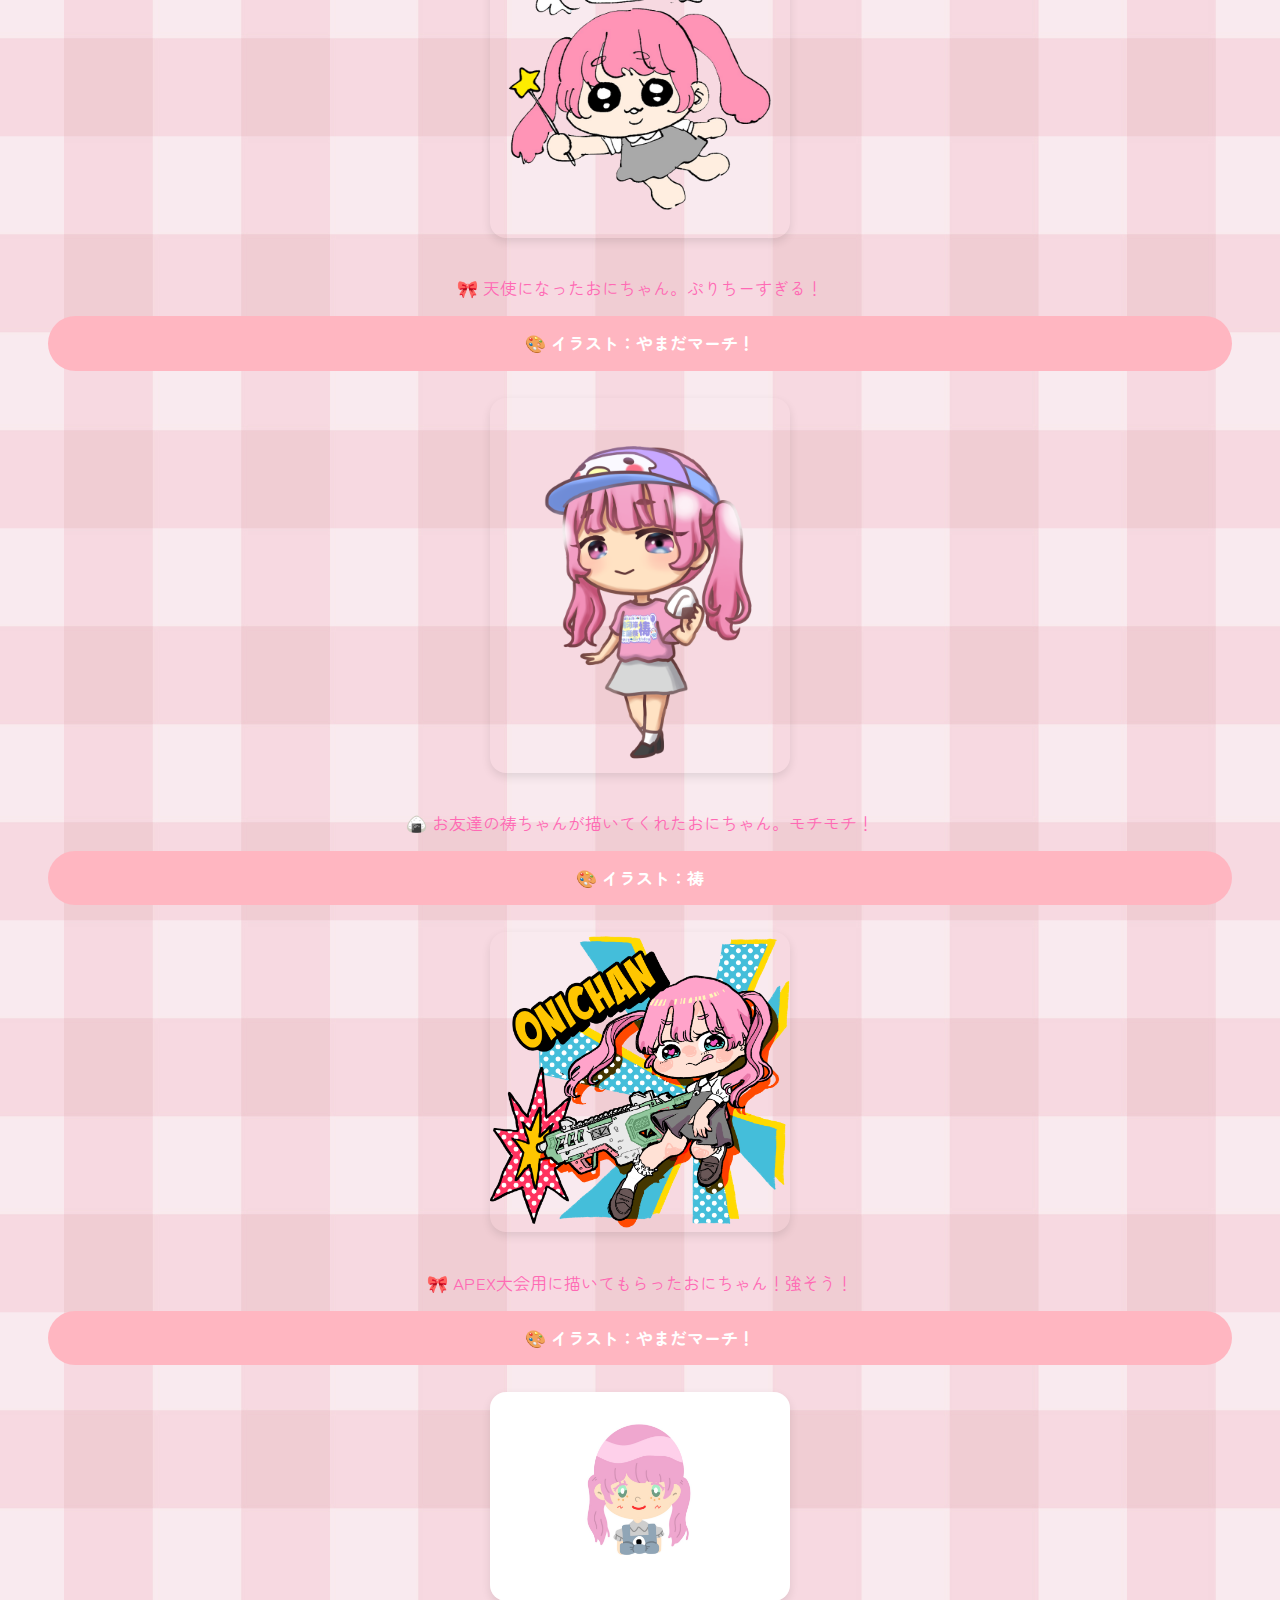
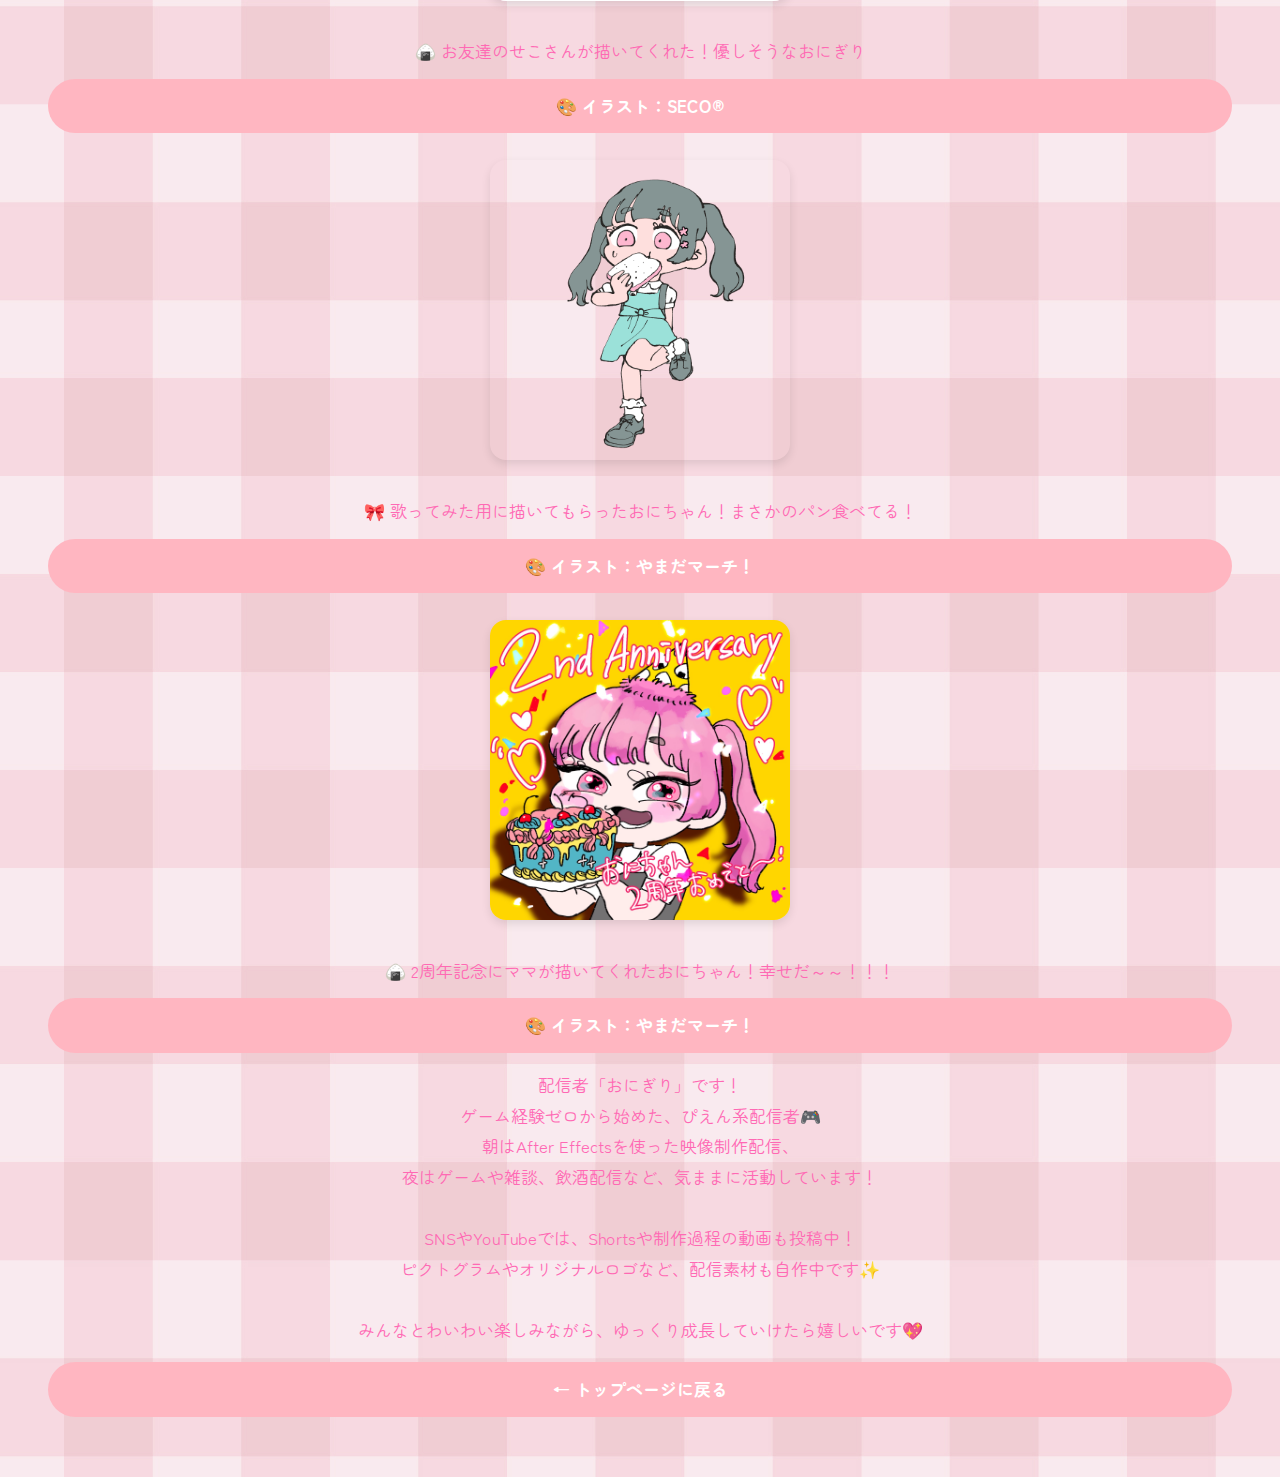
==== commit e0a90fb6: "Update about.html" ====
--- a/about.html
+++ b/about.html
@@ -14,47 +14,47 @@
 
   <div class="gallery">
     <div class="card">
-      <img src="Oni01.png" alt="通常おにちゃん">
+      <img src="Oni01.png" alt="通常おにちゃん" class="intro-img">
       <p>🍙 通常Ver！ぴえんでも元気！<br>
         <a href="https://x.com/ymd_merch" target="_blank">🎨 イラスト：やまだマーチ！</a></p>
     </div>
     <div class="card">
-      <img src="Oni02.png" alt="おにちゃん照れ顔">
+      <img src="Oni02.png" alt="おにちゃん照れ顔" class="intro-img">
       <p>🎀 照れてるおにちゃん。なにこれかわいい<br>
         <a href="https://x.com/ymd_merch" target="_blank">🎨 イラスト：やまだマーチ！</a></p>
     </div>
     <div class="card">
-      <img src="Oni03.png" alt="おにちゃん驚き顔">
+      <img src="Oni03.png" alt="おにちゃん驚き顔" class="intro-img">
       <p>🍙 ホラー苦手です。よく叫びます<br>
         <a href="https://x.com/ymd_merch" target="_blank">🎨 イラスト：やまだマーチ！</a></p>
     </div>
     <div class="card">
-      <img src="Oni04.png" alt="天使おにちゃん">
+      <img src="Oni04.png" alt="天使おにちゃん" class="intro-img">
       <p>🎀 天使になったおにちゃん。ぷりちーすぎる！<br>
         <a href="https://x.com/ymd_merch" target="_blank">🎨 イラスト：やまだマーチ！</a></p>
     </div>
     <div class="card">
-      <img src="Oni05.png" alt="祷ちゃん作おにちゃん">
+      <img src="Oni05.png" alt="祷ちゃん作おにちゃん" class="intro-img">
       <p>🍙 お友達の祷ちゃんが描いてくれたおにちゃん。モチモチ！<br>
         <a href="https://x.com/inori_amabie" target="_blank">🎨 イラスト：祷</a></p>
     </div>
     <div class="card">
-      <img src="Oni06.png" alt="戦うおにちゃん">
+      <img src="Oni06.png" alt="戦うおにちゃん" class="intro-img">
       <p>🎀 APEX大会用に描いてもらったおにちゃん！強そう！<br>
         <a href="https://x.com/ymd_merch" target="_blank">🎨 イラスト：やまだマーチ！</a></p>
     </div>
     <div class="card">
-      <img src="Oni07.png" alt="戦うおにちゃん">
+      <img src="Oni07.png" alt="戦うおにちゃん" class="intro-img">
       <p>🍙 お友達のせこさんが描いてくれた！優しそうなおにぎり<br>
         <a href="https://x.com/Seeec0y_04" target="_blank">🎨 イラスト：SECO®︎</a></p>
     </div>
     <div class="card">
-      <img src="Oni08.png" alt="きゅうくらりんおにちゃん">
+      <img src="Oni08.png" alt="きゅうくらりんおにちゃん" class="intro-img">
       <p>🎀 歌ってみた用に描いてもらったおにちゃん！まさかのパン食べてる！<br>
         <a href="https://x.com/ymd_merch" target="_blank">🎨 イラスト：やまだマーチ！</a></p>
     </div>
     <div class="card">
-      <img src="Oni09.png" alt="戦うおにちゃん">
+      <img src="Oni09.png" alt="戦うおにちゃん" class="intro-img">
       <p>🍙 2周年記念にママが描いてくれたおにちゃん！幸せだ～～！！！<br>
         <a href="https://x.com/ymd_merch" target="_blank">🎨 イラスト：やまだマーチ！</a></p>
     </div>
@@ -73,6 +73,6 @@
 
     みんなとわいわい楽しみながら、ゆっくり成長していけたら嬉しいです💖
   </p>
-  <a href="index.html">← 戻る</a>
+  <a href="index.html">← トップページに戻る</a>
 </body>
 </html>
--- a/style.css
+++ b/style.css
@@ -0,0 +1,76 @@
+
+
+    body {
+      font-family: 'Zen Maru Gothic', sans-serif;
+      font-size: 17px;
+      line-height: 1.8;
+      color: #ff69b4;
+      background-image: url('bg-check.png');
+      background-repeat: repeat;
+      background-size: auto;
+      text-align: center;
+      padding: 40px;
+    }
+
+    h1 {
+      font-size: 2rem;
+      color: #ff69b4;
+    }
+
+    a {
+      display: block;
+      margin: 12px auto;
+      padding: 12px 20px;
+      width: 250px;
+      border-radius: 999px;
+      background: #ffb6c1;
+      color: white;
+      text-decoration: none;
+      font-weight: bold;
+      transition: background 0.3s ease, transform 0.2s ease;
+    }
+
+    a:hover {
+      background: #ff69b4;
+      transform: scale(1.05);
+    }
+
+    img {
+      max-width: 100%;
+      height: auto;
+    }
+
+    a,
+    .card {
+      width: 100%;
+      box-sizing: border-box;
+    }
+    
+    .intro-img {
+        width: 300px;
+        max-width: 90%;
+        border-radius: 16px;
+        box-shadow: 0 4px 10px rgba(0, 0, 0, 0.1);
+        margin: 10px;
+        transition: transform 0.3s ease;
+      }
+      
+      .intro-img:hover {
+        transform: scale(1.02);
+      }
+      
+
+    @media screen and (max-width: 768px) {
+        body {
+          padding: 20px;
+          font-size: 16px;
+        }
+        h1 {
+          font-size: 1.5rem;
+        }
+        .card, a {
+          width: 80%; /* ←ここを100%から80%にしてあげる */
+          margin: 8px auto; /* ←中央寄せ＋縦の間隔 */
+        }
+      }
+      
